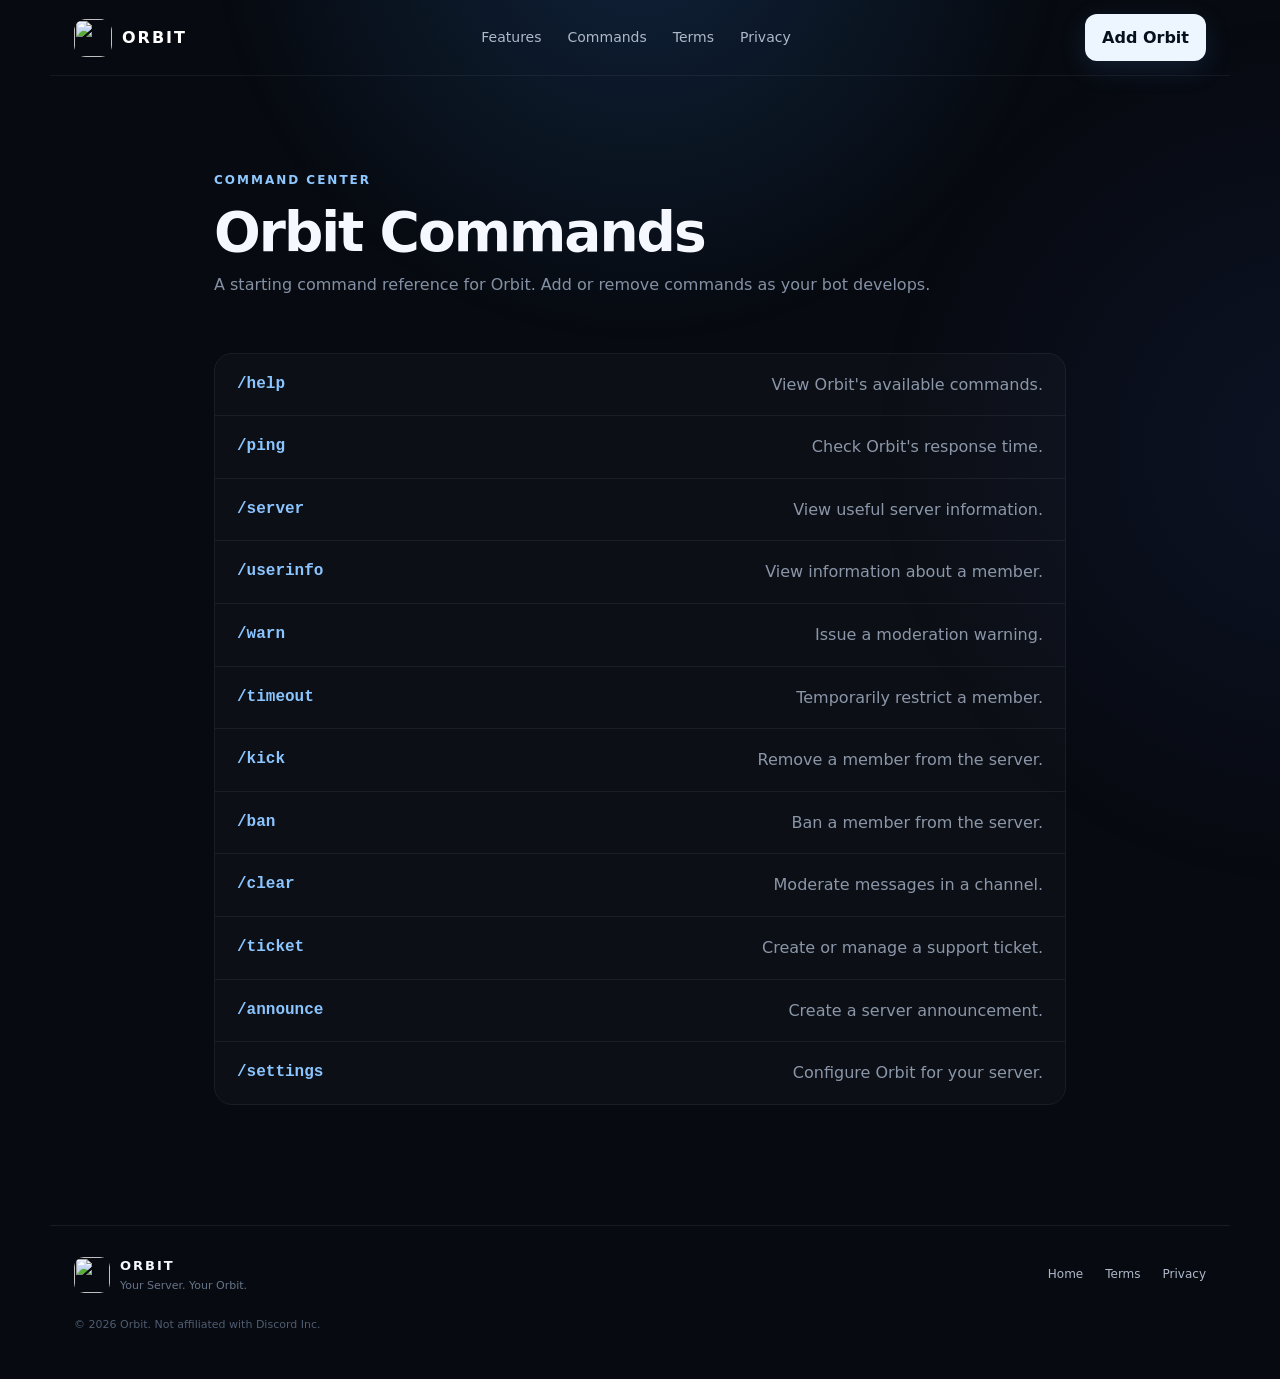
==== commands.html @ 54d426c2 "Add files via upload" ====
<!DOCTYPE html>
<html lang="en">
<head>
  <meta charset="UTF-8">
  <meta name="viewport" content="width=device-width, initial-scale=1.0">
  <title>Commands — Orbit</title>
  <link rel="icon" href="assets/orbit-logo.png">
  <link rel="stylesheet" href="styles.css">
</head>
<body>
  <div class="background-glow"></div>
  <nav class="navbar">
    <a class="brand" href="index.html"><img src="assets/orbit-logo.png" alt=""><span>ORBIT</span></a>
    <div class="nav-links"><a href="index.html#features">Features</a><a href="commands.html">Commands</a><a href="terms.html">Terms</a><a href="privacy.html">Privacy</a></div>
    <a class="nav-button" href="index.html#invite">Add Orbit</a>
  </nav>

  <main class="legal-page">
    <div class="eyebrow">COMMAND CENTER</div>
    <h1>Orbit Commands</h1>
    <p class="lead">A starting command reference for Orbit. Add or remove commands as your bot develops.</p>

    <div class="command-list">
      <div class="command-row"><code>/help</code><span>View Orbit's available commands.</span></div>
      <div class="command-row"><code>/ping</code><span>Check Orbit's response time.</span></div>
      <div class="command-row"><code>/server</code><span>View useful server information.</span></div>
      <div class="command-row"><code>/userinfo</code><span>View information about a member.</span></div>
      <div class="command-row"><code>/warn</code><span>Issue a moderation warning.</span></div>
      <div class="command-row"><code>/timeout</code><span>Temporarily restrict a member.</span></div>
      <div class="command-row"><code>/kick</code><span>Remove a member from the server.</span></div>
      <div class="command-row"><code>/ban</code><span>Ban a member from the server.</span></div>
      <div class="command-row"><code>/clear</code><span>Moderate messages in a channel.</span></div>
      <div class="command-row"><code>/ticket</code><span>Create or manage a support ticket.</span></div>
      <div class="command-row"><code>/announce</code><span>Create a server announcement.</span></div>
      <div class="command-row"><code>/settings</code><span>Configure Orbit for your server.</span></div>
    </div>
  </main>

  <footer>
    <div class="footer-brand"><img src="assets/orbit-logo.png" alt=""><div><strong>ORBIT</strong><span>Your Server. Your Orbit.</span></div></div>
    <div class="footer-links"><a href="index.html">Home</a><a href="terms.html">Terms</a><a href="privacy.html">Privacy</a></div>
    <p>© 2026 Orbit. Not affiliated with Discord Inc.</p>
  </footer>
</body>
</html>
---- styles.css ----
*{box-sizing:border-box;margin:0;padding:0}html{scroll-behavior:smooth}body{font-family:Inter,ui-sans-serif,system-ui,-apple-system,BlinkMacSystemFont,"Segoe UI",sans-serif;background:#070a10;color:#f5f8ff;line-height:1.6;min-height:100vh}.background-glow{position:fixed;inset:-25%;pointer-events:none;background:radial-gradient(circle at 50% 10%,rgba(55,150,255,.18),transparent 28%),radial-gradient(circle at 85% 50%,rgba(80,110,255,.09),transparent 25%);z-index:-1}.navbar{height:76px;max-width:1180px;margin:auto;padding:0 24px;display:flex;align-items:center;justify-content:space-between;border-bottom:1px solid rgba(255,255,255,.06)}.brand{display:flex;align-items:center;gap:10px;text-decoration:none;color:white;font-weight:900;letter-spacing:2px}.brand img{width:38px;height:38px;object-fit:cover;border-radius:12px}.nav-links{display:flex;gap:26px}.nav-links a,.footer-links a{color:#aeb8c9;text-decoration:none;font-size:14px}.nav-links a:hover,.footer-links a:hover{color:white}.nav-button,.primary-button{background:#edf5ff;color:#07101d;text-decoration:none;font-weight:800;border-radius:12px;padding:11px 17px;box-shadow:0 8px 28px rgba(90,160,255,.14)}.hero{max-width:900px;margin:0 auto;padding:125px 24px 95px;text-align:center}.hero-badge,.eyebrow{display:inline-block;color:#8fc7ff;font-size:12px;font-weight:900;letter-spacing:2px}.hero h1{font-size:clamp(44px,7vw,78px);line-height:1.04;letter-spacing:-3px;margin:20px 0}.hero h1 span{background:linear-gradient(90deg,#fff,#71b8ff);-webkit-background-clip:text;background-clip:text;color:transparent}.hero p{max-width:680px;margin:0 auto;color:#aab5c6;font-size:18px}.hero-buttons{display:flex;justify-content:center;gap:12px;margin:32px 0 16px;flex-wrap:wrap}.primary-button{display:inline-block}.secondary-button{display:inline-block;padding:10px 17px;border:1px solid rgba(255,255,255,.13);border-radius:12px;color:#eaf2ff;text-decoration:none;font-weight:750;background:rgba(255,255,255,.04)}.hero-note{color:#647187;font-size:13px}.stats{max-width:800px;margin:0 auto 110px;display:grid;grid-template-columns:repeat(3,1fr);border:1px solid rgba(255,255,255,.08);border-radius:18px;background:rgba(255,255,255,.025);overflow:hidden}.stats div{padding:25px;text-align:center;border-right:1px solid rgba(255,255,255,.08)}.stats div:last-child{border-right:0}.stats strong{display:block;font-size:25px}.stats span{font-size:12px;color:#78869b}.section,.callout{max-width:1100px;margin:0 auto;padding:0 24px 110px}.section-heading{text-align:center;margin-bottom:45px}.section h2,.callout h2{font-size:40px;letter-spacing:-1.5px;margin:8px 0}.section-heading p,.callout p{color:#8794a8}.feature-grid{display:grid;grid-template-columns:repeat(3,1fr);gap:16px}.feature-card{padding:27px;border:1px solid rgba(255,255,255,.08);border-radius:18px;background:rgba(255,255,255,.025);transition:.2s}.feature-card:hover{transform:translateY(-4px);border-color:rgba(110,180,255,.25);background:rgba(110,180,255,.045)}.icon{font-size:27px;margin-bottom:16px}.feature-card h3{font-size:18px;margin-bottom:7px}.feature-card p{font-size:14px;color:#8592a5}.callout{padding-bottom:120px}.callout>div{border:1px solid rgba(110,180,255,.16);background:linear-gradient(120deg,rgba(65,145,255,.09),rgba(255,255,255,.025));border-radius:22px;padding:40px;display:flex;align-items:center;justify-content:space-between;gap:30px}.callout h2{font-size:30px}.callout .primary-button{flex-shrink:0}footer{border-top:1px solid rgba(255,255,255,.07);max-width:1180px;margin:auto;padding:30px 24px 45px;display:grid;grid-template-columns:1fr auto;gap:22px;align-items:center}.footer-brand{display:flex;align-items:center;gap:10px}.footer-brand img{width:36px;height:36px;border-radius:10px;object-fit:cover}.footer-brand strong,.footer-brand span{display:block}.footer-brand strong{font-size:13px;letter-spacing:2px}.footer-brand span{font-size:11px;color:#68758a}.footer-links{display:flex;gap:22px}.footer-links a{font-size:12px}footer p{grid-column:1/-1;color:#4f5c70;font-size:11px}.legal-page{max-width:900px;margin:0 auto;padding:90px 24px 120px}.legal-page h1{font-size:55px;letter-spacing:-2px;line-height:1.1;margin:10px 0}.lead{color:#8491a4;margin-bottom:55px}.legal-section{margin:0 0 38px}.legal-section h2{font-size:21px;margin-bottom:10px}.legal-section p,.legal-section li{color:#9ba7b8;font-size:15px}.legal-section ul{padding-left:20px}.legal-note{padding:18px;border:1px solid rgba(255,190,80,.15);background:rgba(255,190,80,.04);border-radius:13px;color:#aeb3bd;font-size:13px}.command-list{border:1px solid rgba(255,255,255,.08);border-radius:18px;overflow:hidden}.command-row{display:flex;justify-content:space-between;gap:20px;padding:18px 22px;border-bottom:1px solid rgba(255,255,255,.06);background:rgba(255,255,255,.025)}.command-row:last-child{border-bottom:0}.command-row code{color:#8bc5ff;font-family:ui-monospace,SFMono-Regular,Menlo,monospace;font-weight:800}.command-row span{color:#8b97a9;text-align:right}@media(max-width:760px){.nav-links{display:none}.nav-button{padding:9px 12px}.hero{padding-top:90px}.stats{margin:0 24px 85px;grid-template-columns:1fr}.stats div{border-right:0;border-bottom:1px solid rgba(255,255,255,.08)}.stats div:last-child{border-bottom:0}.feature-grid{grid-template-columns:1fr}.callout>div{display:block}.callout .primary-button{margin-top:20px}.legal-page h1{font-size:42px}.command-row{display:block}.command-row span{display:block;text-align:left;margin-top:5px}footer{grid-template-columns:1fr}.footer-links{flex-wrap:wrap}}
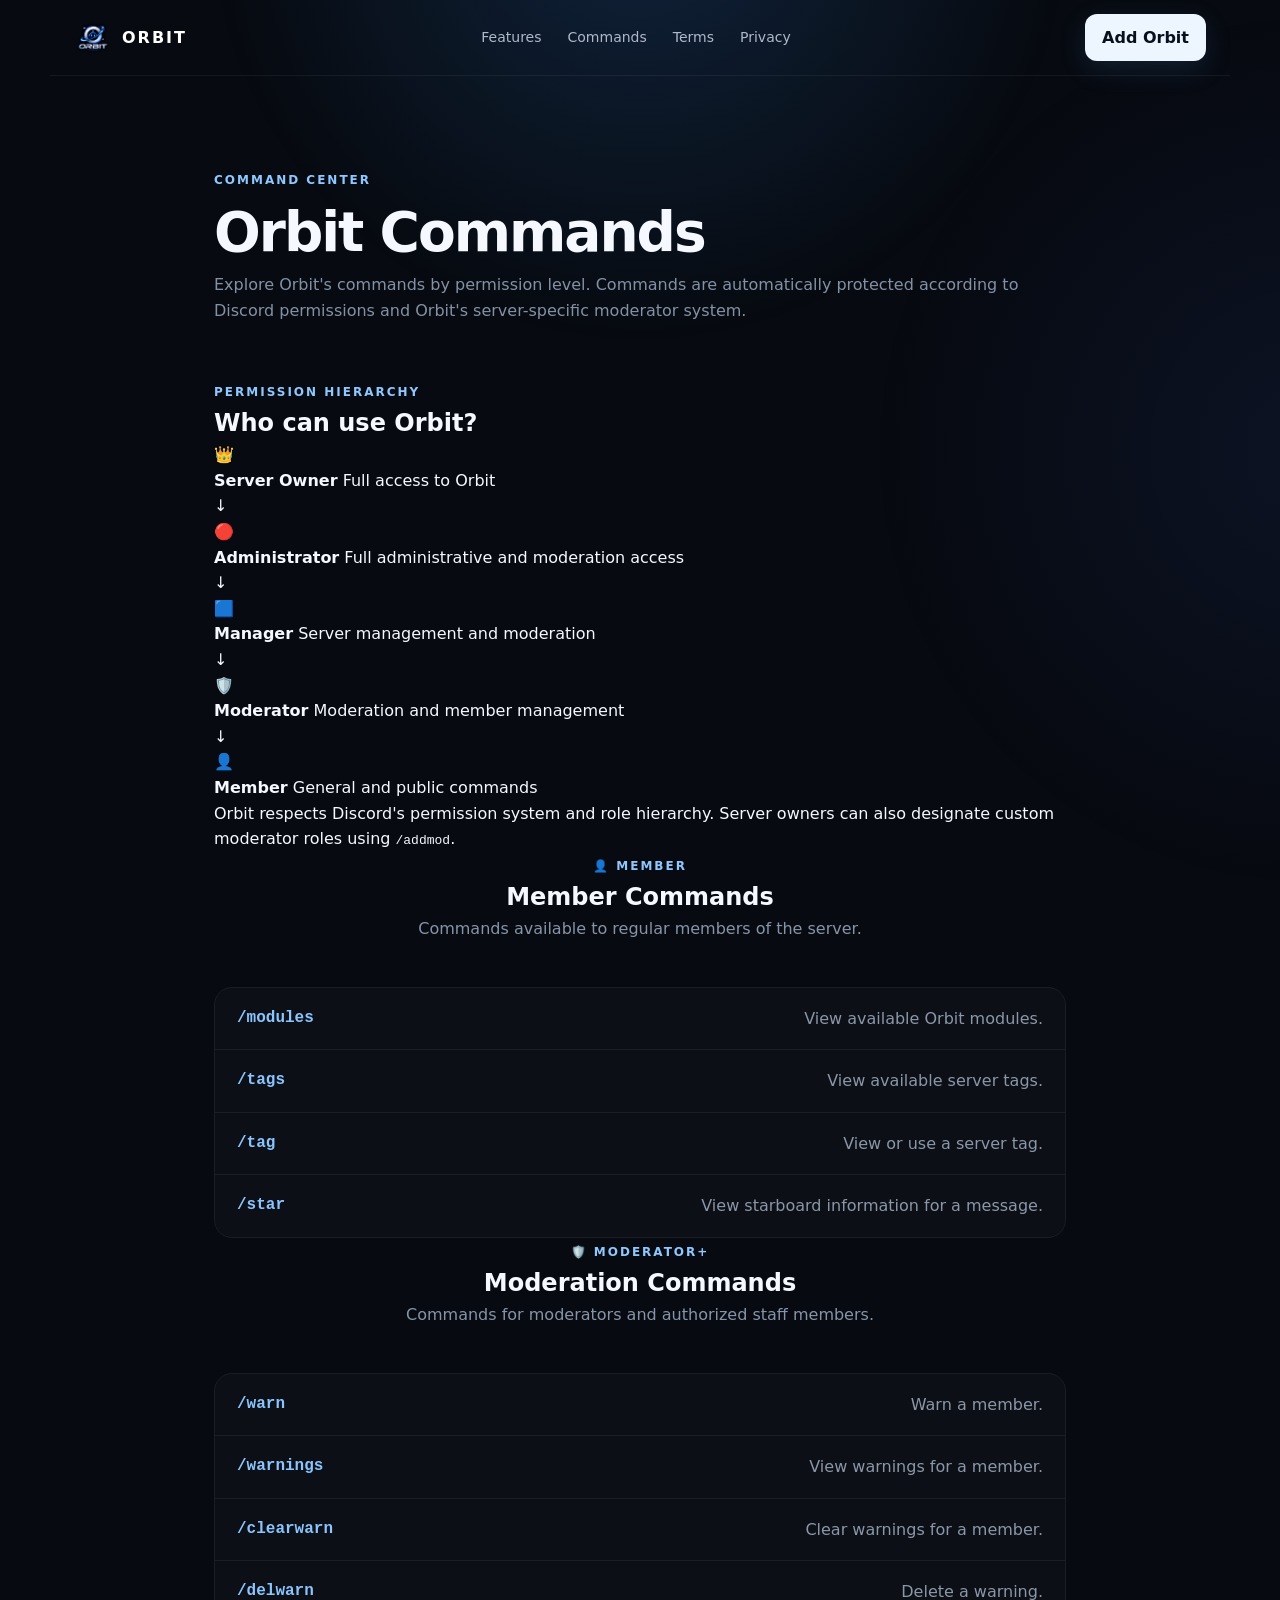
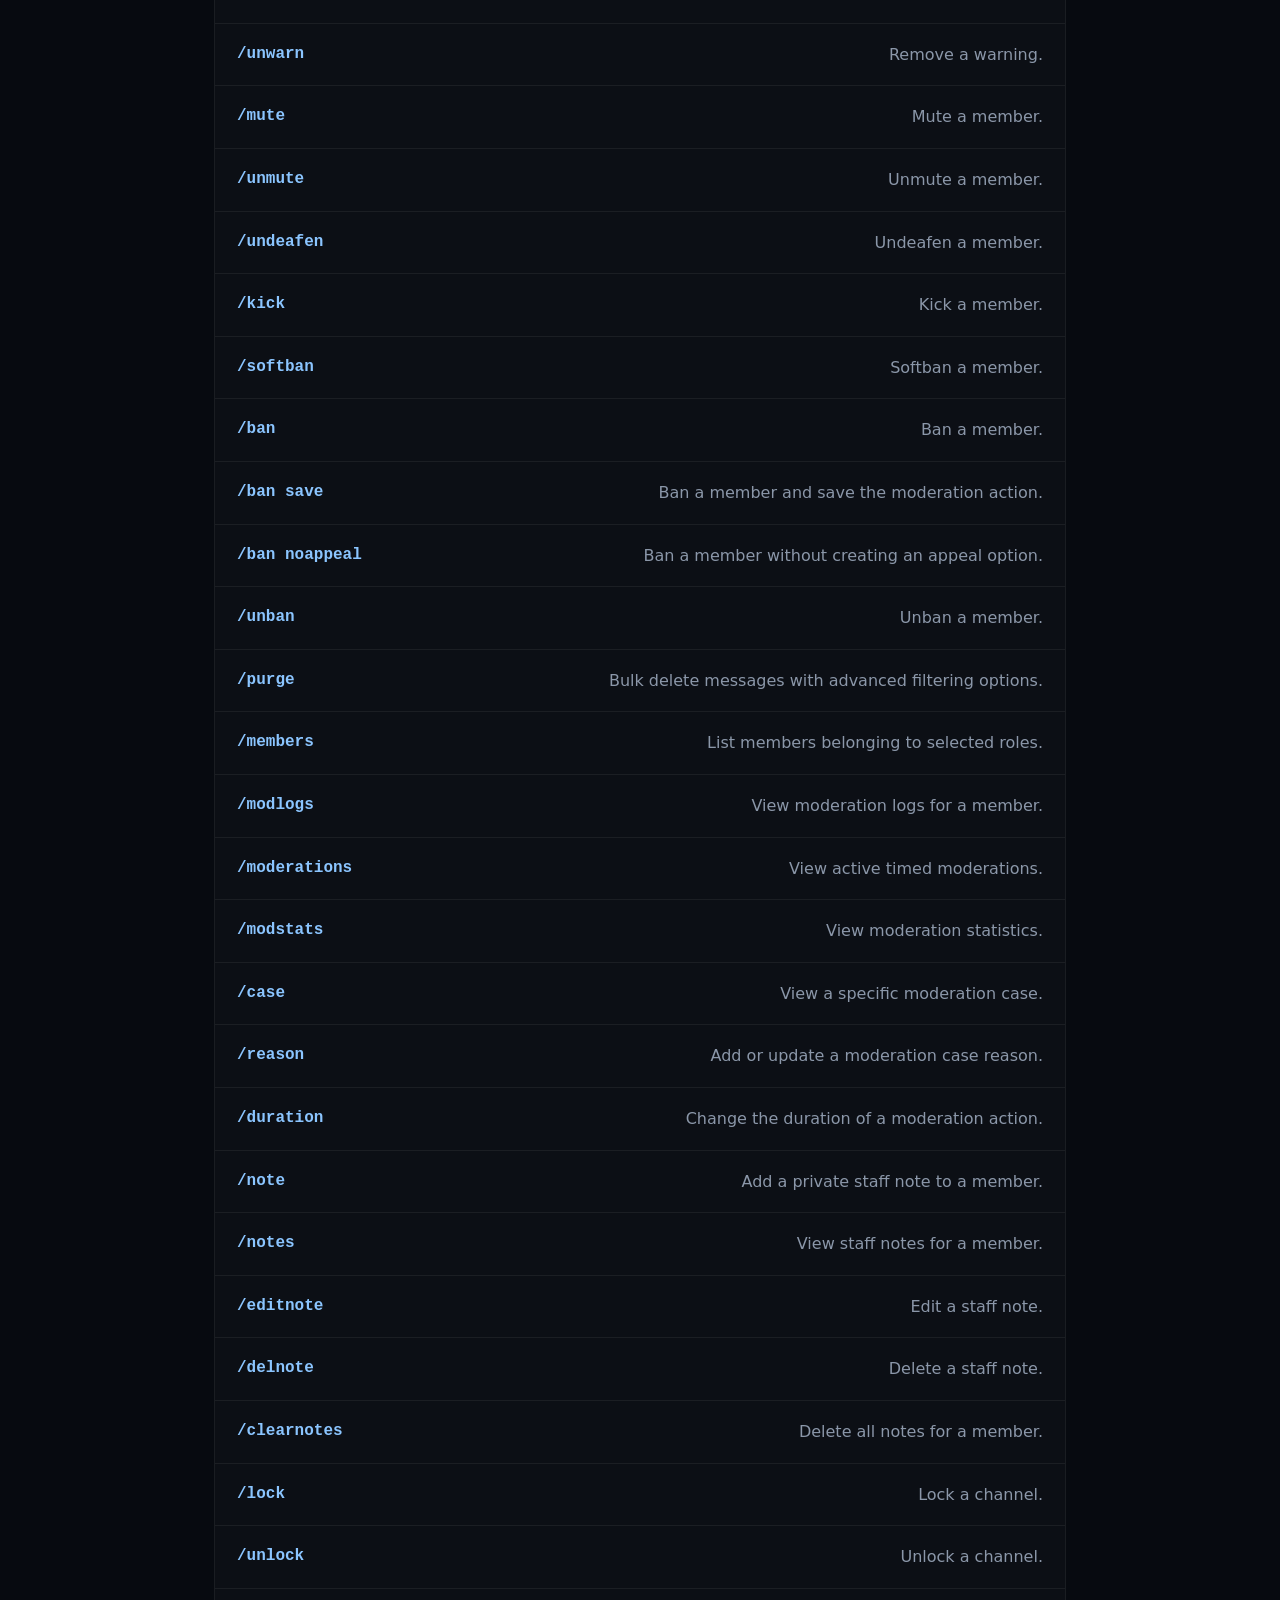
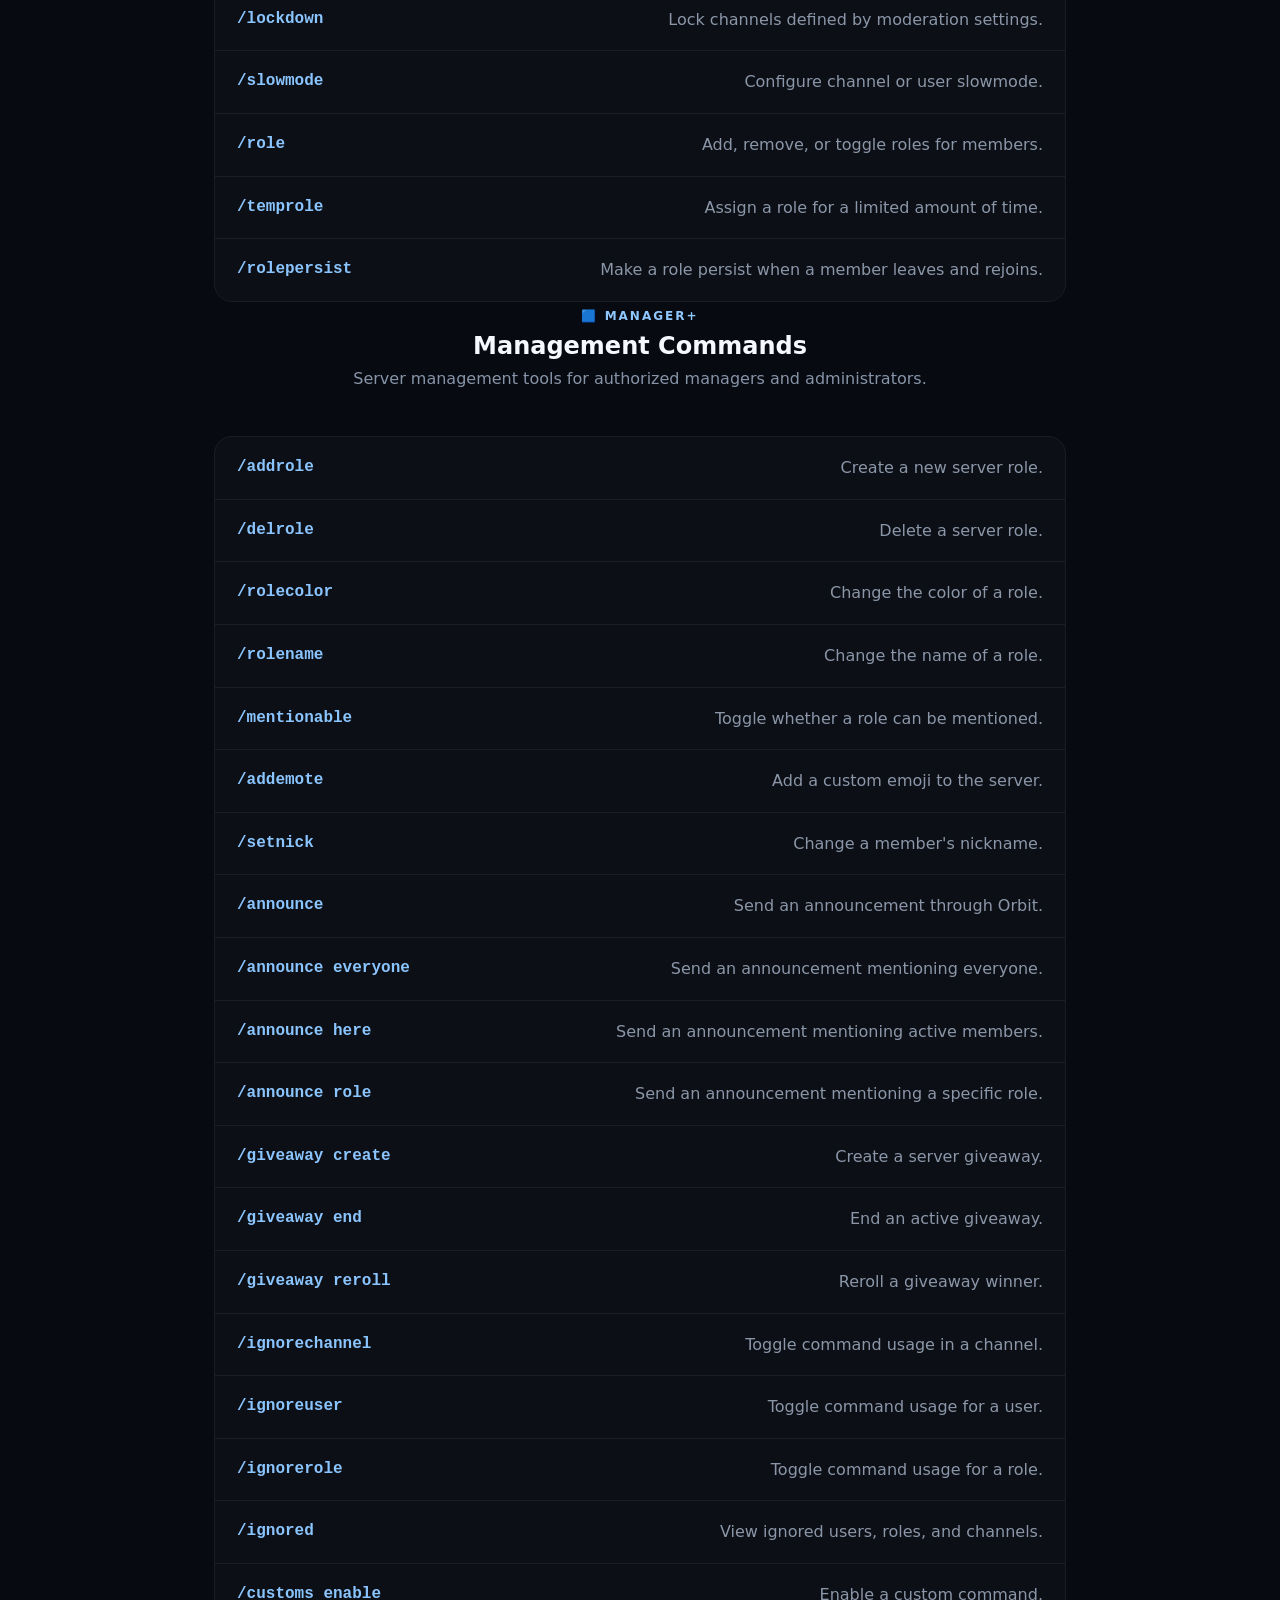
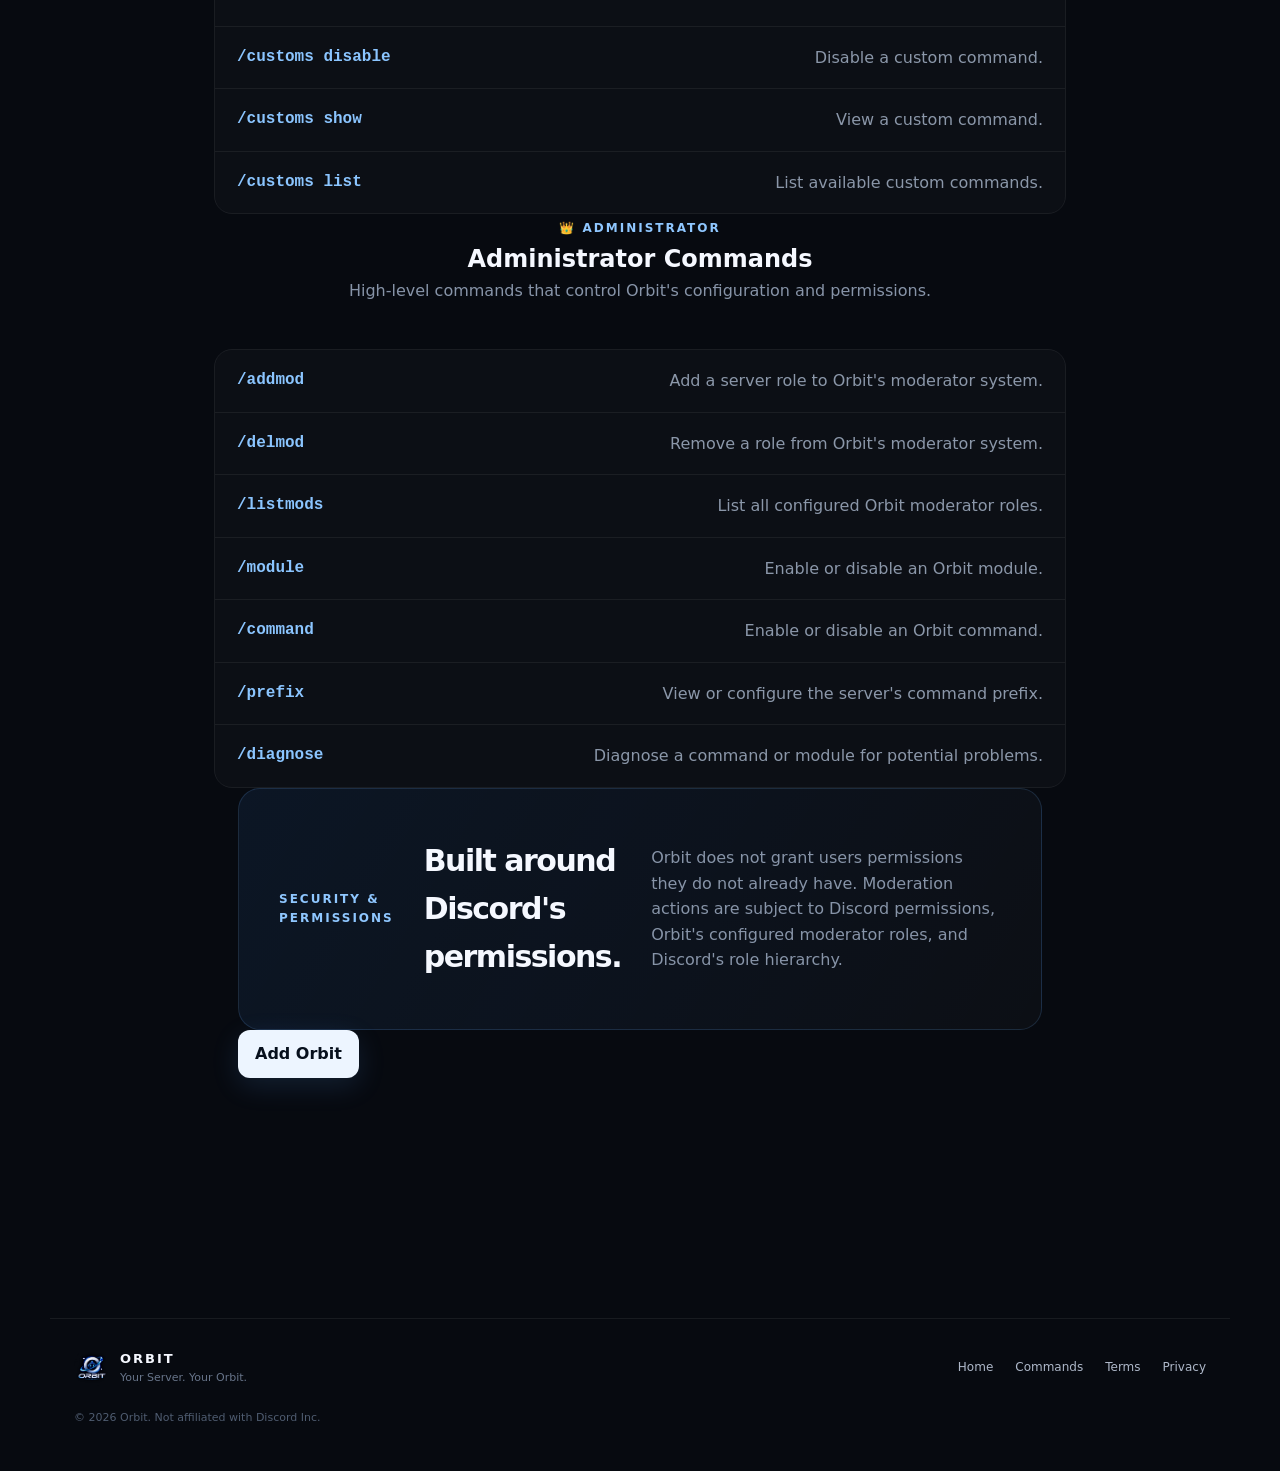
==== commit c2eeed15: "Enhance commands.html with SEO and structural updates Added a meta description for SEO and reorganiz" ====
--- a/commands.html
+++ b/commands.html
@@ -3,43 +3,571 @@
 <head>
   <meta charset="UTF-8">
   <meta name="viewport" content="width=device-width, initial-scale=1.0">
+  <meta name="description" content="Complete Orbit Discord bot command reference and permission hierarchy.">
   <title>Commands — Orbit</title>
   <link rel="icon" href="assets/orbit-logo.png">
   <link rel="stylesheet" href="styles.css">
 </head>
+
 <body>
   <div class="background-glow"></div>
+
   <nav class="navbar">
-    <a class="brand" href="index.html"><img src="assets/orbit-logo.png" alt=""><span>ORBIT</span></a>
-    <div class="nav-links"><a href="index.html#features">Features</a><a href="commands.html">Commands</a><a href="terms.html">Terms</a><a href="privacy.html">Privacy</a></div>
-    <a class="nav-button" href="index.html#invite">Add Orbit</a>
+    <a class="brand" href="index.html">
+      <img src="assets/orbit-logo.png" alt="Orbit logo">
+      <span>ORBIT</span>
+    </a>
+
+    <div class="nav-links">
+      <a href="index.html#features">Features</a>
+      <a href="commands.html">Commands</a>
+      <a href="terms.html">Terms</a>
+      <a href="privacy.html">Privacy</a>
+    </div>
+
+    <a
+      class="nav-button"
+      href="https://discord.com/oauth2/authorize?client_id=1537441652208177244"
+      target="_blank"
+      rel="noopener noreferrer"
+    >
+      Add Orbit
+    </a>
   </nav>
 
   <main class="legal-page">
+
     <div class="eyebrow">COMMAND CENTER</div>
+
     <h1>Orbit Commands</h1>
-    <p class="lead">A starting command reference for Orbit. Add or remove commands as your bot develops.</p>
-
-    <div class="command-list">
-      <div class="command-row"><code>/help</code><span>View Orbit's available commands.</span></div>
-      <div class="command-row"><code>/ping</code><span>Check Orbit's response time.</span></div>
-      <div class="command-row"><code>/server</code><span>View useful server information.</span></div>
-      <div class="command-row"><code>/userinfo</code><span>View information about a member.</span></div>
-      <div class="command-row"><code>/warn</code><span>Issue a moderation warning.</span></div>
-      <div class="command-row"><code>/timeout</code><span>Temporarily restrict a member.</span></div>
-      <div class="command-row"><code>/kick</code><span>Remove a member from the server.</span></div>
-      <div class="command-row"><code>/ban</code><span>Ban a member from the server.</span></div>
-      <div class="command-row"><code>/clear</code><span>Moderate messages in a channel.</span></div>
-      <div class="command-row"><code>/ticket</code><span>Create or manage a support ticket.</span></div>
-      <div class="command-row"><code>/announce</code><span>Create a server announcement.</span></div>
-      <div class="command-row"><code>/settings</code><span>Configure Orbit for your server.</span></div>
+
+    <p class="lead">
+      Explore Orbit's commands by permission level. Commands are automatically
+      protected according to Discord permissions and Orbit's server-specific
+      moderator system.
+    </p>
+
+    <!-- PERMISSION HIERARCHY -->
+    <section class="command-hierarchy">
+
+      <div class="eyebrow">PERMISSION HIERARCHY</div>
+
+      <h2>Who can use Orbit?</h2>
+
+      <div class="hierarchy">
+
+        <div class="hierarchy-card owner">
+          <div class="hierarchy-icon">👑</div>
+          <div>
+            <strong>Server Owner</strong>
+            <span>Full access to Orbit</span>
+          </div>
+        </div>
+
+        <div class="hierarchy-arrow">↓</div>
+
+        <div class="hierarchy-card admin">
+          <div class="hierarchy-icon">🔴</div>
+          <div>
+            <strong>Administrator</strong>
+            <span>Full administrative and moderation access</span>
+          </div>
+        </div>
+
+        <div class="hierarchy-arrow">↓</div>
+
+        <div class="hierarchy-card manager">
+          <div class="hierarchy-icon">🟦</div>
+          <div>
+            <strong>Manager</strong>
+            <span>Server management and moderation</span>
+          </div>
+        </div>
+
+        <div class="hierarchy-arrow">↓</div>
+
+        <div class="hierarchy-card moderator">
+          <div class="hierarchy-icon">🛡️</div>
+          <div>
+            <strong>Moderator</strong>
+            <span>Moderation and member management</span>
+          </div>
+        </div>
+
+        <div class="hierarchy-arrow">↓</div>
+
+        <div class="hierarchy-card member">
+          <div class="hierarchy-icon">👤</div>
+          <div>
+            <strong>Member</strong>
+            <span>General and public commands</span>
+          </div>
+        </div>
+
+      </div>
+
+      <p class="hierarchy-note">
+        Orbit respects Discord's permission system and role hierarchy.
+        Server owners can also designate custom moderator roles using
+        <code>/addmod</code>.
+      </p>
+
+    </section>
+
+
+    <!-- MEMBER COMMANDS -->
+    <section class="command-section">
+
+      <div class="section-heading">
+        <div class="eyebrow">👤 MEMBER</div>
+        <h2>Member Commands</h2>
+        <p>
+          Commands available to regular members of the server.
+        </p>
+      </div>
+
+      <div class="command-list">
+
+        <div class="command-row">
+          <code>/modules</code>
+          <span>View available Orbit modules.</span>
+        </div>
+
+        <div class="command-row">
+          <code>/tags</code>
+          <span>View available server tags.</span>
+        </div>
+
+        <div class="command-row">
+          <code>/tag</code>
+          <span>View or use a server tag.</span>
+        </div>
+
+        <div class="command-row">
+          <code>/star</code>
+          <span>View starboard information for a message.</span>
+        </div>
+
+      </div>
+    </section>
+
+
+    <!-- MODERATOR COMMANDS -->
+    <section class="command-section">
+
+      <div class="section-heading">
+        <div class="eyebrow">🛡️ MODERATOR+</div>
+        <h2>Moderation Commands</h2>
+        <p>
+          Commands for moderators and authorized staff members.
+        </p>
+      </div>
+
+      <div class="command-list">
+
+        <div class="command-row">
+          <code>/warn</code>
+          <span>Warn a member.</span>
+        </div>
+
+        <div class="command-row">
+          <code>/warnings</code>
+          <span>View warnings for a member.</span>
+        </div>
+
+        <div class="command-row">
+          <code>/clearwarn</code>
+          <span>Clear warnings for a member.</span>
+        </div>
+
+        <div class="command-row">
+          <code>/delwarn</code>
+          <span>Delete a warning.</span>
+        </div>
+
+        <div class="command-row">
+          <code>/unwarn</code>
+          <span>Remove a warning.</span>
+        </div>
+
+        <div class="command-row">
+          <code>/mute</code>
+          <span>Mute a member.</span>
+        </div>
+
+        <div class="command-row">
+          <code>/unmute</code>
+          <span>Unmute a member.</span>
+        </div>
+
+        <div class="command-row">
+          <code>/undeafen</code>
+          <span>Undeafen a member.</span>
+        </div>
+
+        <div class="command-row">
+          <code>/kick</code>
+          <span>Kick a member.</span>
+        </div>
+
+        <div class="command-row">
+          <code>/softban</code>
+          <span>Softban a member.</span>
+        </div>
+
+        <div class="command-row">
+          <code>/ban</code>
+          <span>Ban a member.</span>
+        </div>
+
+        <div class="command-row">
+          <code>/ban save</code>
+          <span>Ban a member and save the moderation action.</span>
+        </div>
+
+        <div class="command-row">
+          <code>/ban noappeal</code>
+          <span>Ban a member without creating an appeal option.</span>
+        </div>
+
+        <div class="command-row">
+          <code>/unban</code>
+          <span>Unban a member.</span>
+        </div>
+
+        <div class="command-row">
+          <code>/purge</code>
+          <span>Bulk delete messages with advanced filtering options.</span>
+        </div>
+
+        <div class="command-row">
+          <code>/members</code>
+          <span>List members belonging to selected roles.</span>
+        </div>
+
+        <div class="command-row">
+          <code>/modlogs</code>
+          <span>View moderation logs for a member.</span>
+        </div>
+
+        <div class="command-row">
+          <code>/moderations</code>
+          <span>View active timed moderations.</span>
+        </div>
+
+        <div class="command-row">
+          <code>/modstats</code>
+          <span>View moderation statistics.</span>
+        </div>
+
+        <div class="command-row">
+          <code>/case</code>
+          <span>View a specific moderation case.</span>
+        </div>
+
+        <div class="command-row">
+          <code>/reason</code>
+          <span>Add or update a moderation case reason.</span>
+        </div>
+
+        <div class="command-row">
+          <code>/duration</code>
+          <span>Change the duration of a moderation action.</span>
+        </div>
+
+        <div class="command-row">
+          <code>/note</code>
+          <span>Add a private staff note to a member.</span>
+        </div>
+
+        <div class="command-row">
+          <code>/notes</code>
+          <span>View staff notes for a member.</span>
+        </div>
+
+        <div class="command-row">
+          <code>/editnote</code>
+          <span>Edit a staff note.</span>
+        </div>
+
+        <div class="command-row">
+          <code>/delnote</code>
+          <span>Delete a staff note.</span>
+        </div>
+
+        <div class="command-row">
+          <code>/clearnotes</code>
+          <span>Delete all notes for a member.</span>
+        </div>
+
+        <div class="command-row">
+          <code>/lock</code>
+          <span>Lock a channel.</span>
+        </div>
+
+        <div class="command-row">
+          <code>/unlock</code>
+          <span>Unlock a channel.</span>
+        </div>
+
+        <div class="command-row">
+          <code>/lockdown</code>
+          <span>Lock channels defined by moderation settings.</span>
+        </div>
+
+        <div class="command-row">
+          <code>/slowmode</code>
+          <span>Configure channel or user slowmode.</span>
+        </div>
+
+        <div class="command-row">
+          <code>/role</code>
+          <span>Add, remove, or toggle roles for members.</span>
+        </div>
+
+        <div class="command-row">
+          <code>/temprole</code>
+          <span>Assign a role for a limited amount of time.</span>
+        </div>
+
+        <div class="command-row">
+          <code>/rolepersist</code>
+          <span>Make a role persist when a member leaves and rejoins.</span>
+        </div>
+
+      </div>
+    </section>
+
+
+    <!-- MANAGER COMMANDS -->
+    <section class="command-section">
+
+      <div class="section-heading">
+        <div class="eyebrow">🟦 MANAGER+</div>
+        <h2>Management Commands</h2>
+        <p>
+          Server management tools for authorized managers and administrators.
+        </p>
+      </div>
+
+      <div class="command-list">
+
+        <div class="command-row">
+          <code>/addrole</code>
+          <span>Create a new server role.</span>
+        </div>
+
+        <div class="command-row">
+          <code>/delrole</code>
+          <span>Delete a server role.</span>
+        </div>
+
+        <div class="command-row">
+          <code>/rolecolor</code>
+          <span>Change the color of a role.</span>
+        </div>
+
+        <div class="command-row">
+          <code>/rolename</code>
+          <span>Change the name of a role.</span>
+        </div>
+
+        <div class="command-row">
+          <code>/mentionable</code>
+          <span>Toggle whether a role can be mentioned.</span>
+        </div>
+
+        <div class="command-row">
+          <code>/addemote</code>
+          <span>Add a custom emoji to the server.</span>
+        </div>
+
+        <div class="command-row">
+          <code>/setnick</code>
+          <span>Change a member's nickname.</span>
+        </div>
+
+        <div class="command-row">
+          <code>/announce</code>
+          <span>Send an announcement through Orbit.</span>
+        </div>
+
+        <div class="command-row">
+          <code>/announce everyone</code>
+          <span>Send an announcement mentioning everyone.</span>
+        </div>
+
+        <div class="command-row">
+          <code>/announce here</code>
+          <span>Send an announcement mentioning active members.</span>
+        </div>
+
+        <div class="command-row">
+          <code>/announce role</code>
+          <span>Send an announcement mentioning a specific role.</span>
+        </div>
+
+        <div class="command-row">
+          <code>/giveaway create</code>
+          <span>Create a server giveaway.</span>
+        </div>
+
+        <div class="command-row">
+          <code>/giveaway end</code>
+          <span>End an active giveaway.</span>
+        </div>
+
+        <div class="command-row">
+          <code>/giveaway reroll</code>
+          <span>Reroll a giveaway winner.</span>
+        </div>
+
+        <div class="command-row">
+          <code>/ignorechannel</code>
+          <span>Toggle command usage in a channel.</span>
+        </div>
+
+        <div class="command-row">
+          <code>/ignoreuser</code>
+          <span>Toggle command usage for a user.</span>
+        </div>
+
+        <div class="command-row">
+          <code>/ignorerole</code>
+          <span>Toggle command usage for a role.</span>
+        </div>
+
+        <div class="command-row">
+          <code>/ignored</code>
+          <span>View ignored users, roles, and channels.</span>
+        </div>
+
+        <div class="command-row">
+          <code>/customs enable</code>
+          <span>Enable a custom command.</span>
+        </div>
+
+        <div class="command-row">
+          <code>/customs disable</code>
+          <span>Disable a custom command.</span>
+        </div>
+
+        <div class="command-row">
+          <code>/customs show</code>
+          <span>View a custom command.</span>
+        </div>
+
+        <div class="command-row">
+          <code>/customs list</code>
+          <span>List available custom commands.</span>
+        </div>
+
+      </div>
+    </section>
+
+
+    <!-- ADMIN COMMANDS -->
+    <section class="command-section">
+
+      <div class="section-heading">
+        <div class="eyebrow">👑 ADMINISTRATOR</div>
+        <h2>Administrator Commands</h2>
+        <p>
+          High-level commands that control Orbit's configuration and permissions.
+        </p>
+      </div>
+
+      <div class="command-list">
+
+        <div class="command-row">
+          <code>/addmod</code>
+          <span>Add a server role to Orbit's moderator system.</span>
+        </div>
+
+        <div class="command-row">
+          <code>/delmod</code>
+          <span>Remove a role from Orbit's moderator system.</span>
+        </div>
+
+        <div class="command-row">
+          <code>/listmods</code>
+          <span>List all configured Orbit moderator roles.</span>
+        </div>
+
+        <div class="command-row">
+          <code>/module</code>
+          <span>Enable or disable an Orbit module.</span>
+        </div>
+
+        <div class="command-row">
+          <code>/command</code>
+          <span>Enable or disable an Orbit command.</span>
+        </div>
+
+        <div class="command-row">
+          <code>/prefix</code>
+          <span>View or configure the server's command prefix.</span>
+        </div>
+
+        <div class="command-row">
+          <code>/diagnose</code>
+          <span>Diagnose a command or module for potential problems.</span>
+        </div>
+
+      </div>
+    </section>
+
+
+    <!-- SECURITY NOTICE -->
+    <section class="callout">
+
+      <div>
+        <div class="eyebrow">SECURITY & PERMISSIONS</div>
+
+        <h2>Built around Discord's permissions.</h2>
+
+        <p>
+          Orbit does not grant users permissions they do not already have.
+          Moderation actions are subject to Discord permissions, Orbit's
+          configured moderator roles, and Discord's role hierarchy.
+        </p>
+      </div>
+
+      <a
+        class="primary-button"
+        href="https://discord.com/oauth2/authorize?client_id=1537441652208177244"
+        target="_blank"
+        rel="noopener noreferrer"
+      >
+        Add Orbit
+      </a>
+
+    </section>
+
+  </main>
+
+
+  <footer>
+
+    <div class="footer-brand">
+      <img src="assets/orbit-logo.png" alt="Orbit logo">
+
+      <div>
+        <strong>ORBIT</strong>
+        <span>Your Server. Your Orbit.</span>
+      </div>
     </div>
-  </main>
-
-  <footer>
-    <div class="footer-brand"><img src="assets/orbit-logo.png" alt=""><div><strong>ORBIT</strong><span>Your Server. Your Orbit.</span></div></div>
-    <div class="footer-links"><a href="index.html">Home</a><a href="terms.html">Terms</a><a href="privacy.html">Privacy</a></div>
+
+    <div class="footer-links">
+      <a href="index.html">Home</a>
+      <a href="commands.html">Commands</a>
+      <a href="terms.html">Terms</a>
+      <a href="privacy.html">Privacy</a>
+    </div>
+
     <p>© 2026 Orbit. Not affiliated with Discord Inc.</p>
+
   </footer>
+
 </body>
 </html>
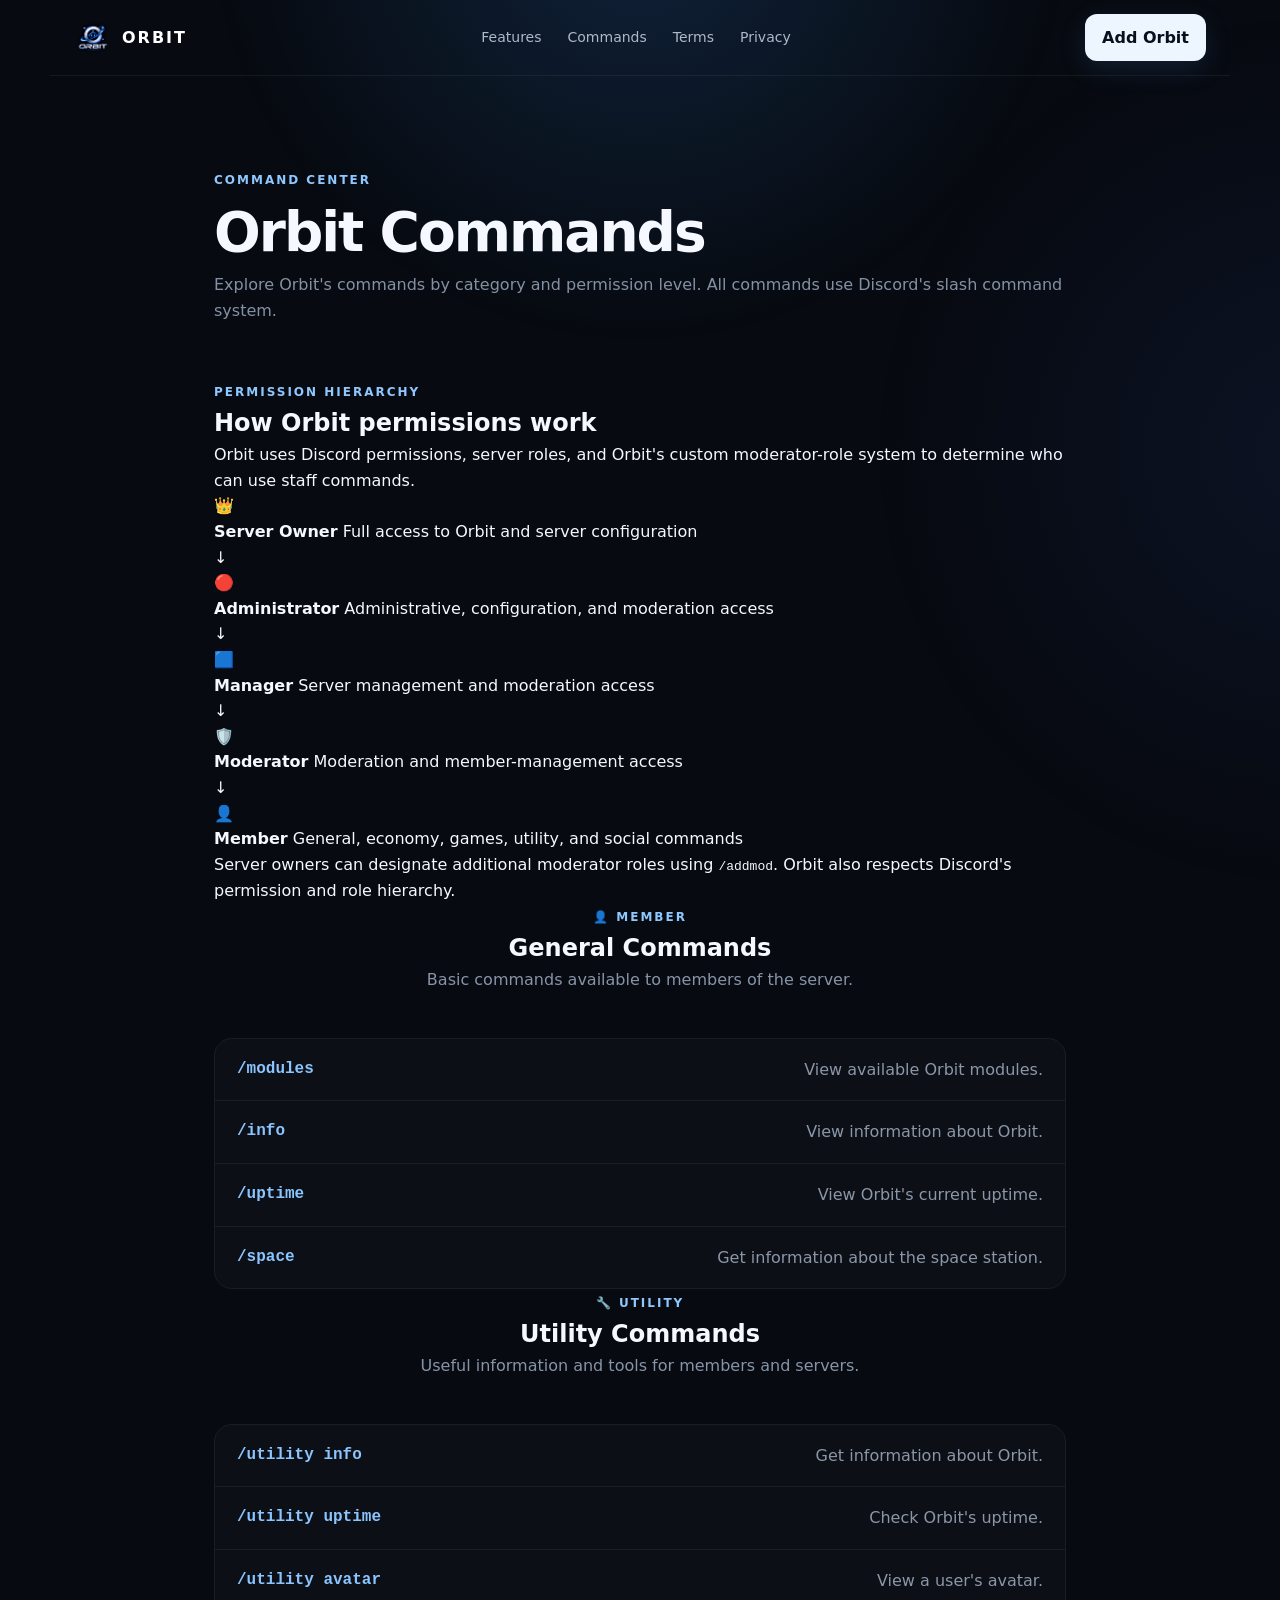
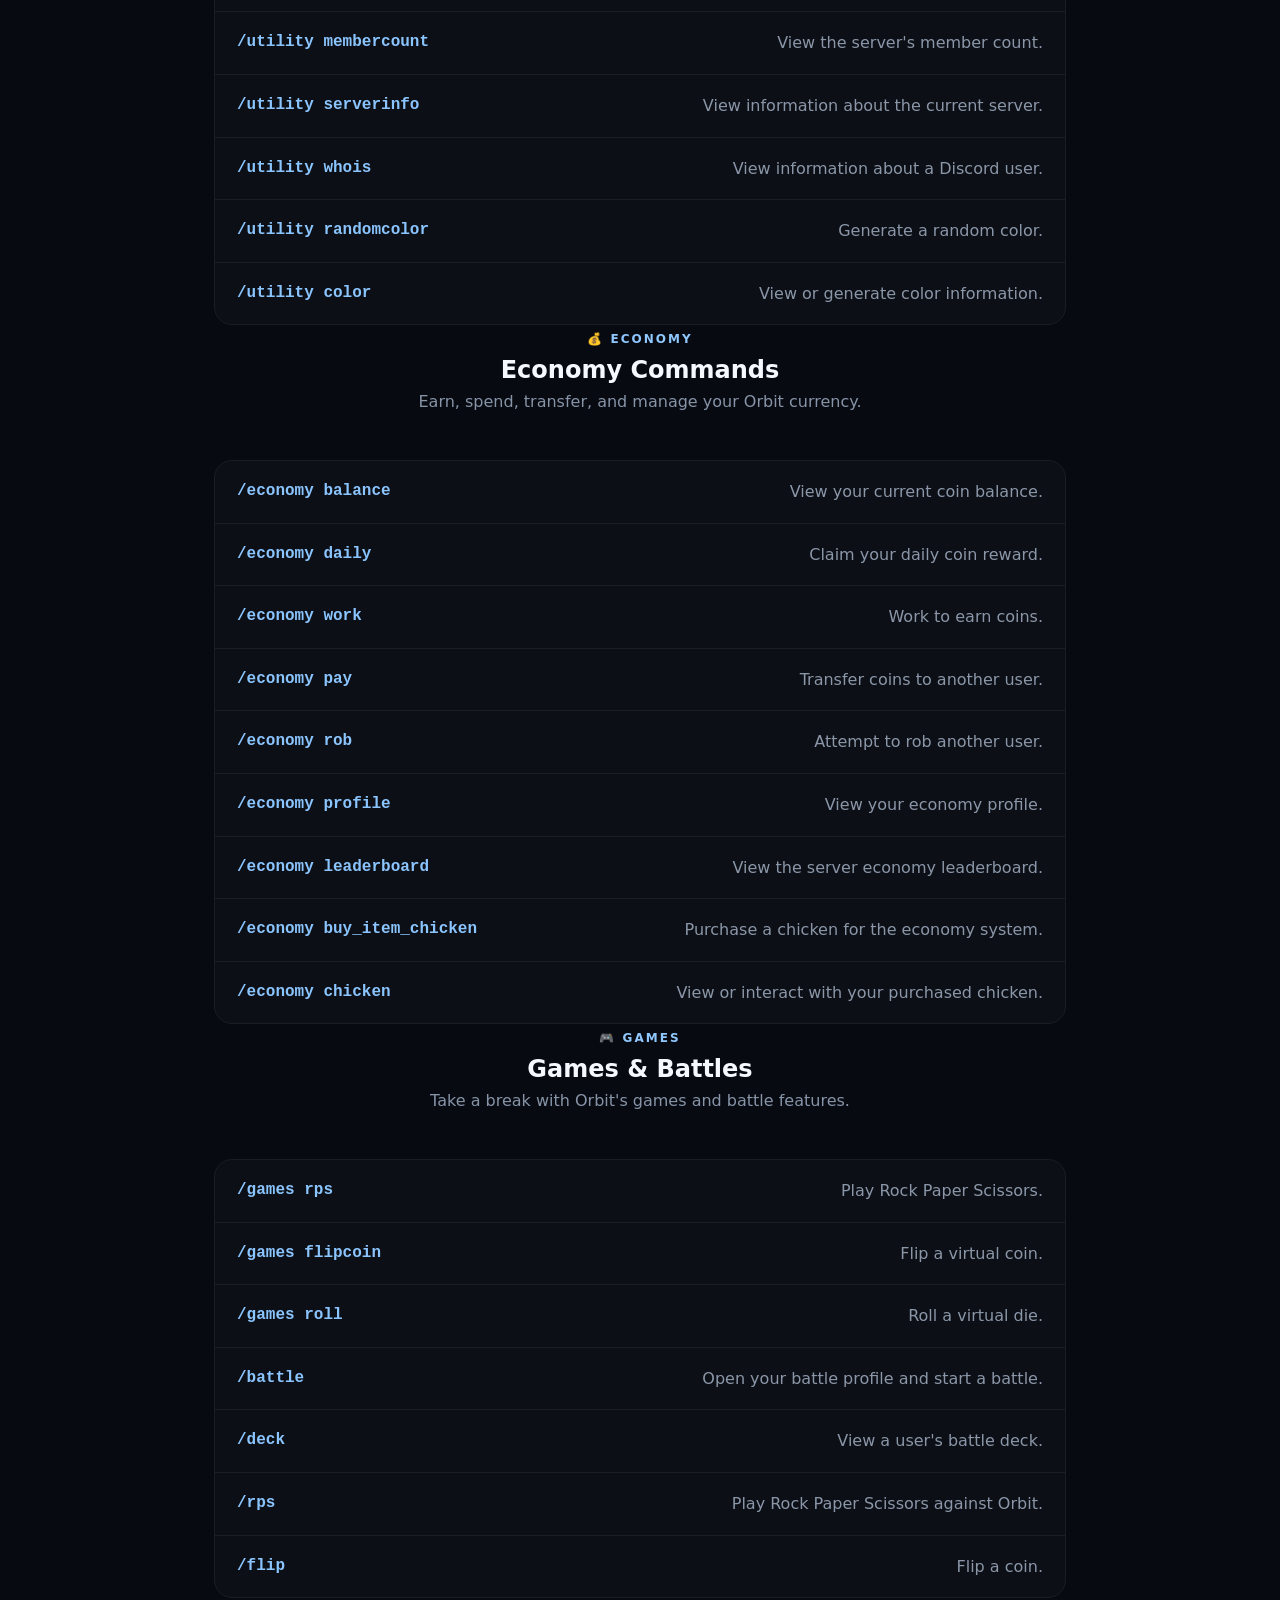
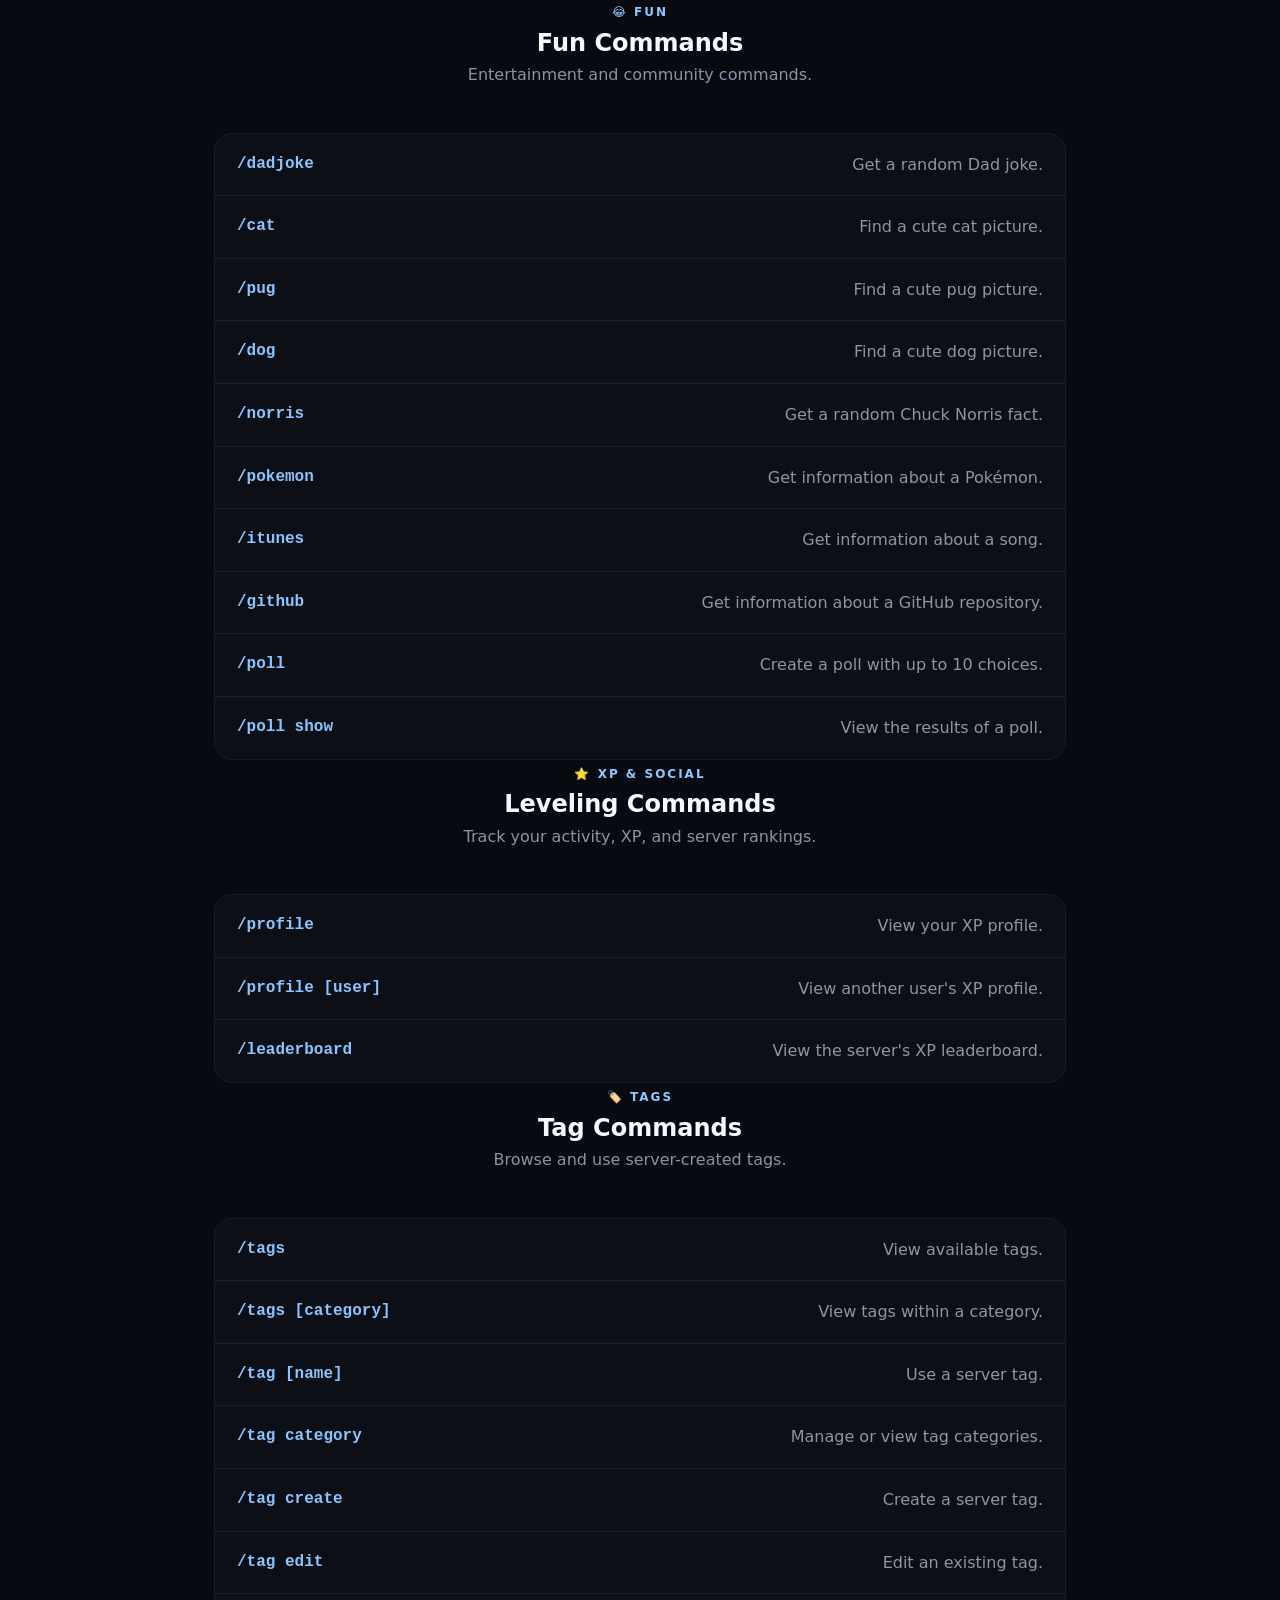
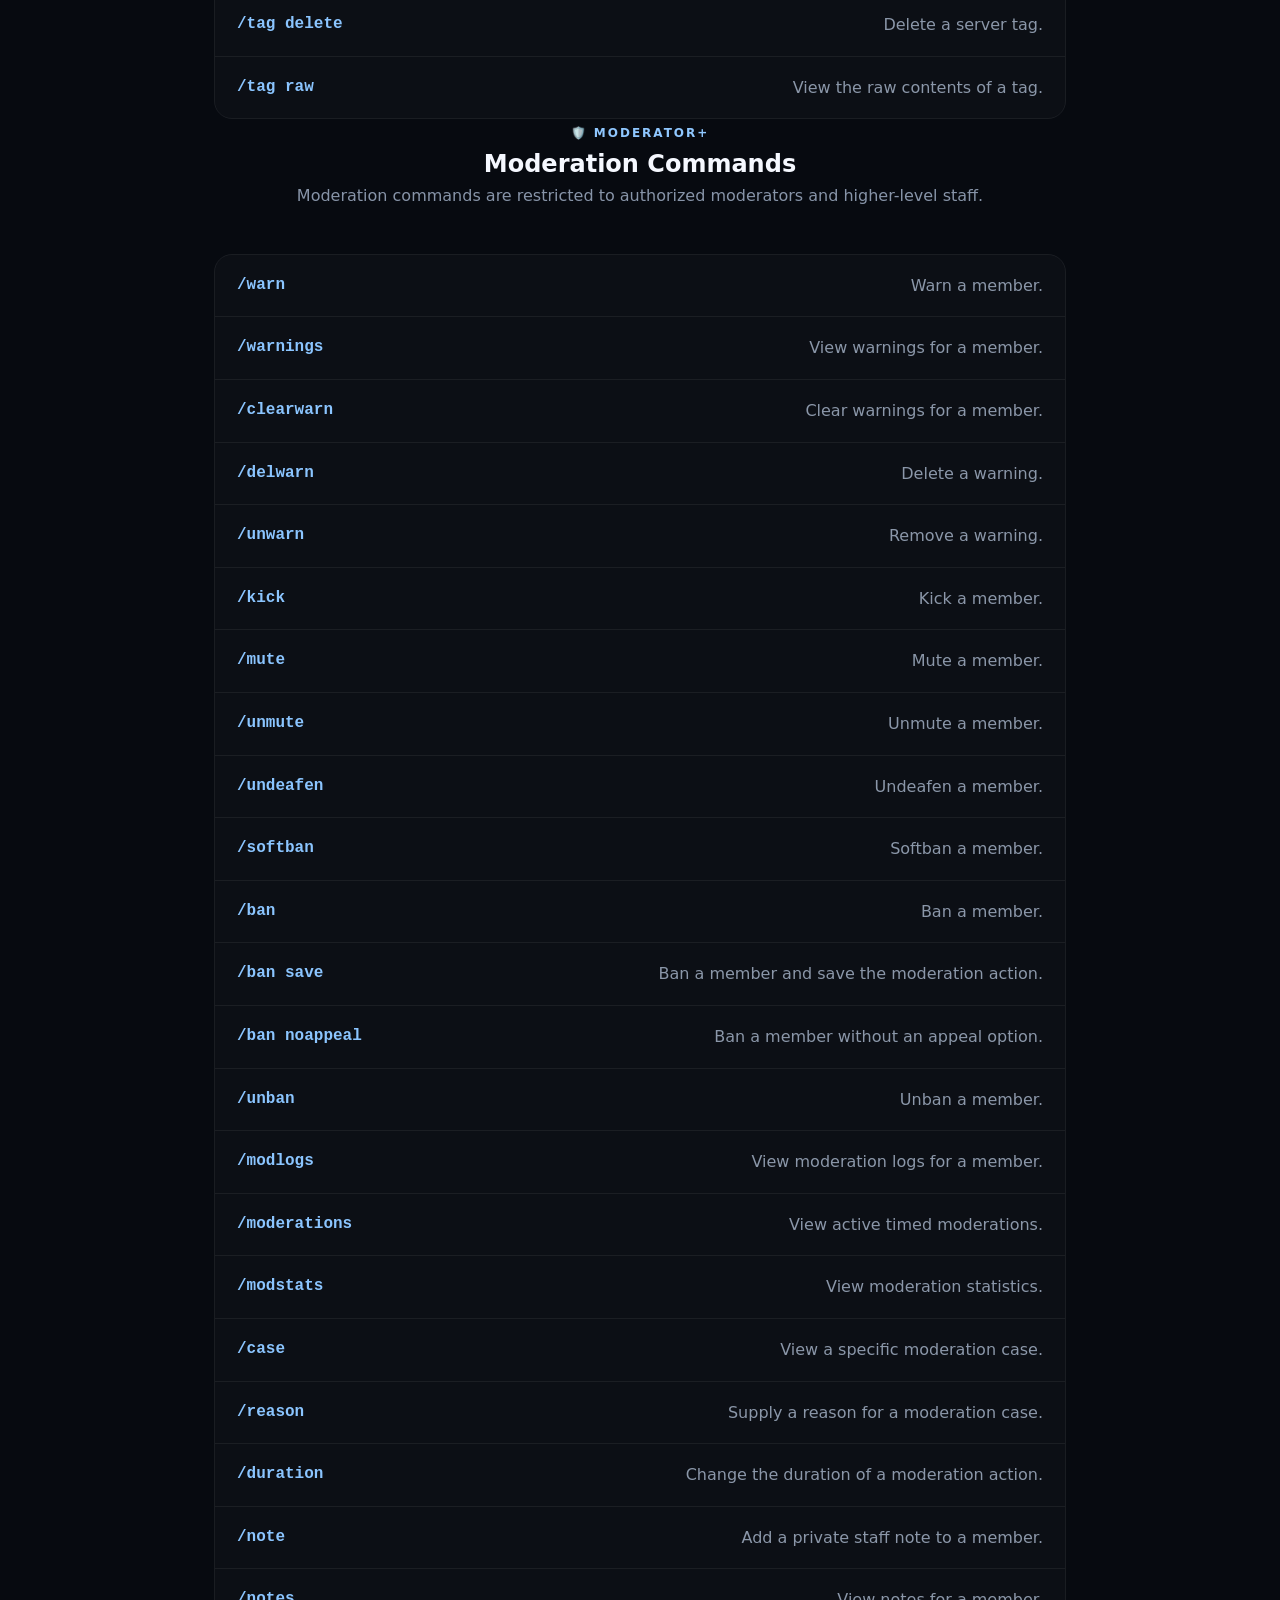
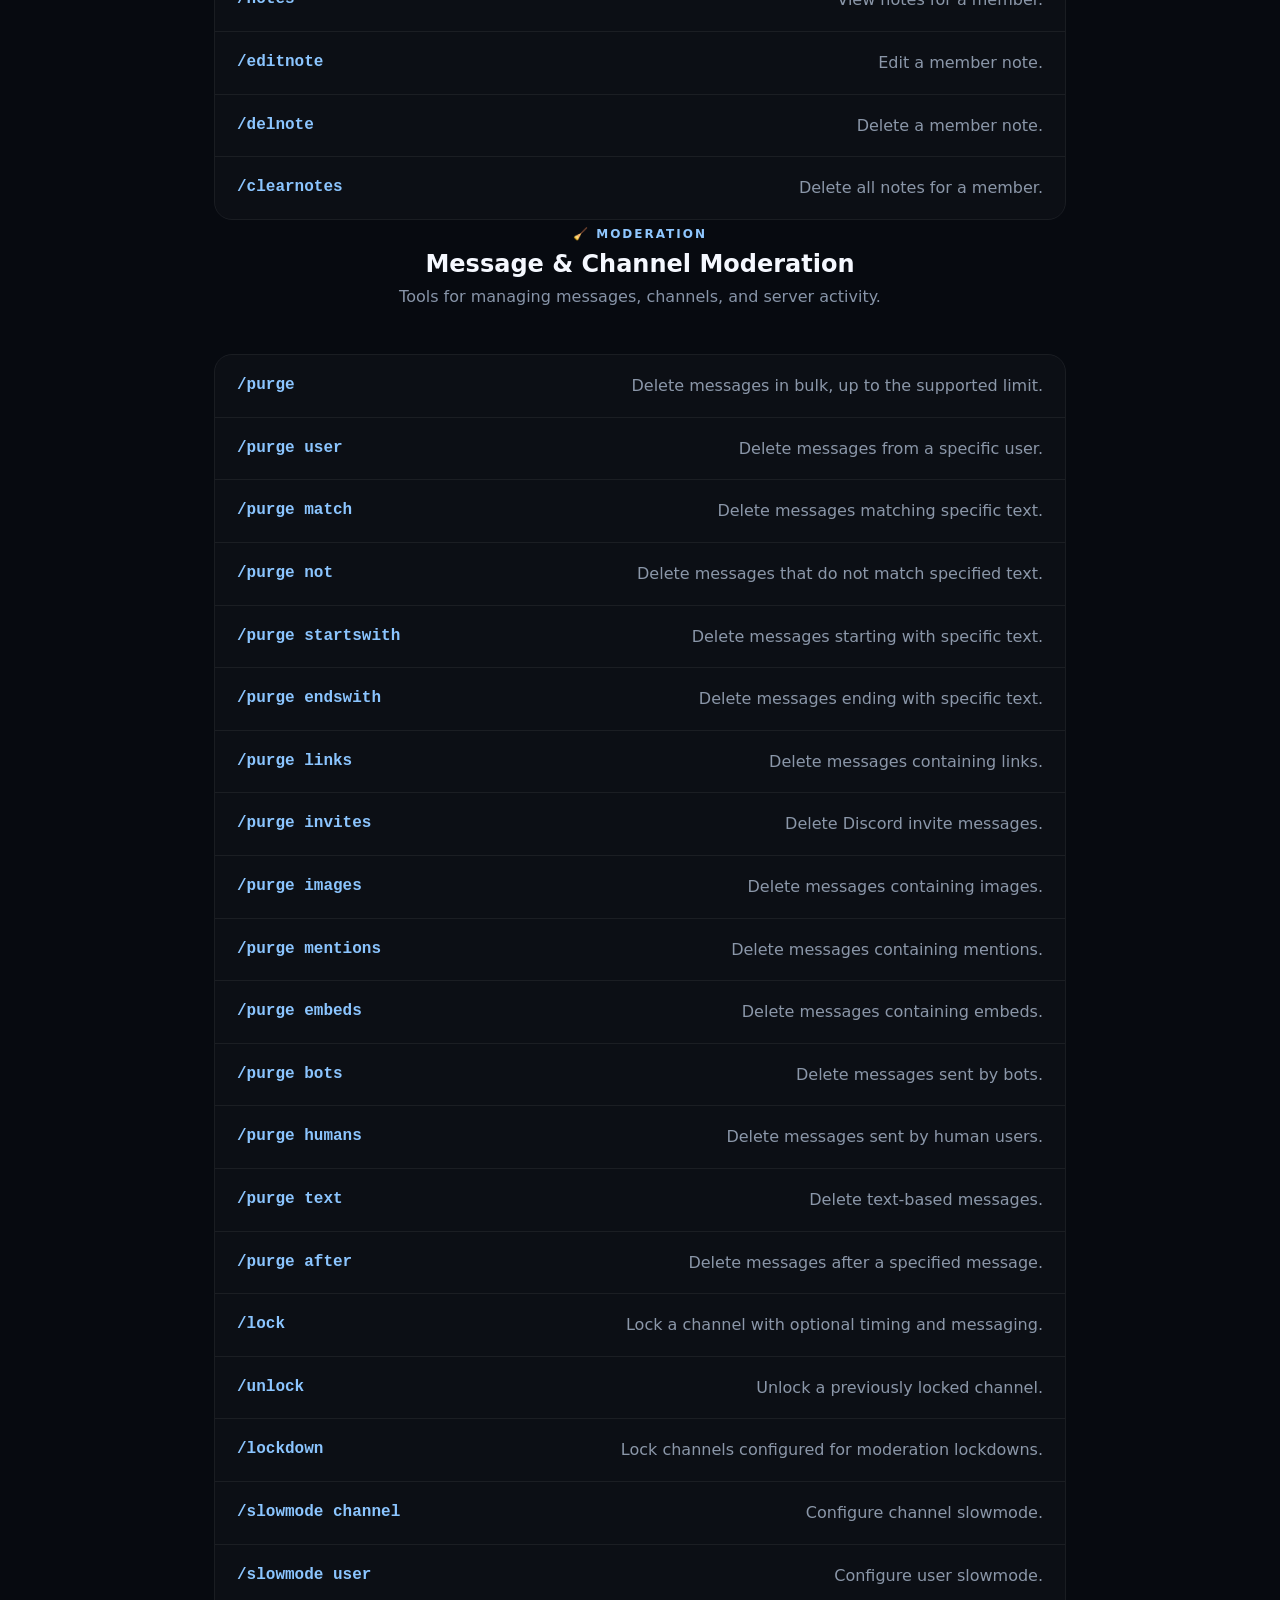
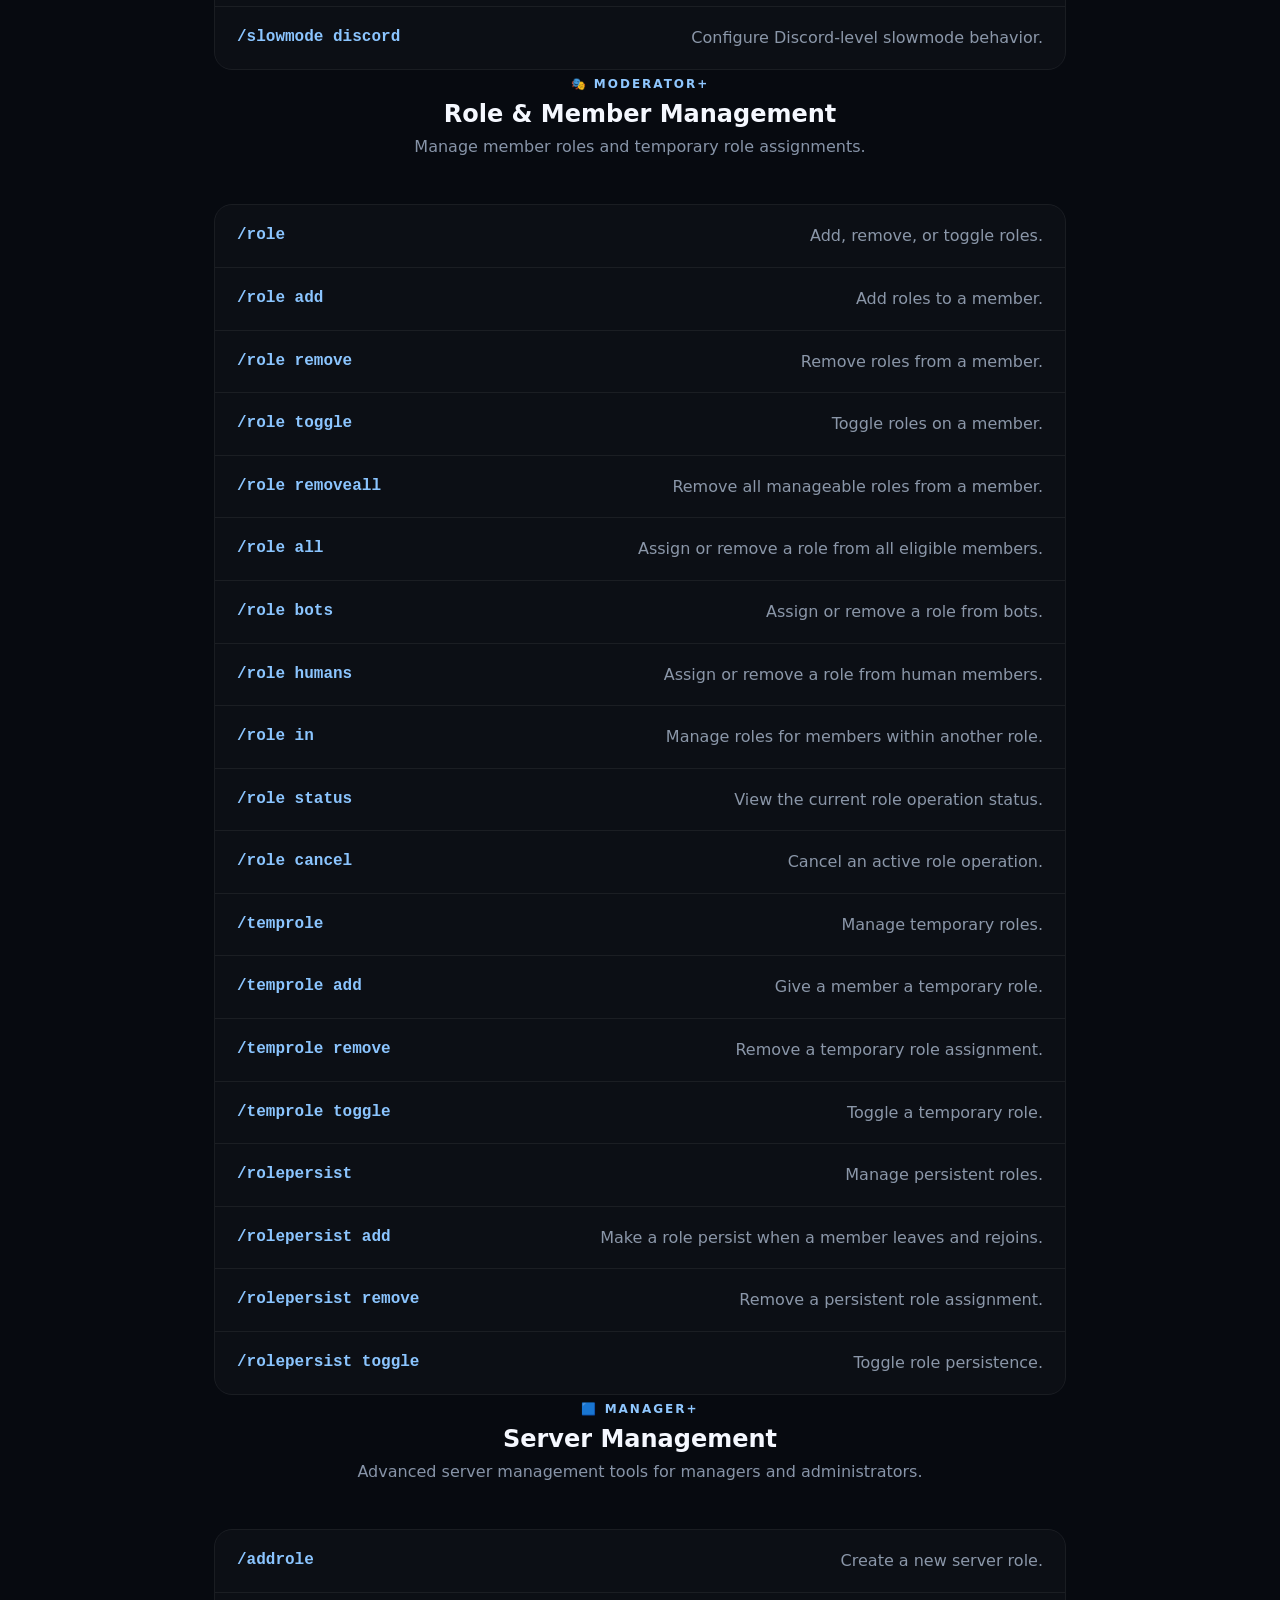
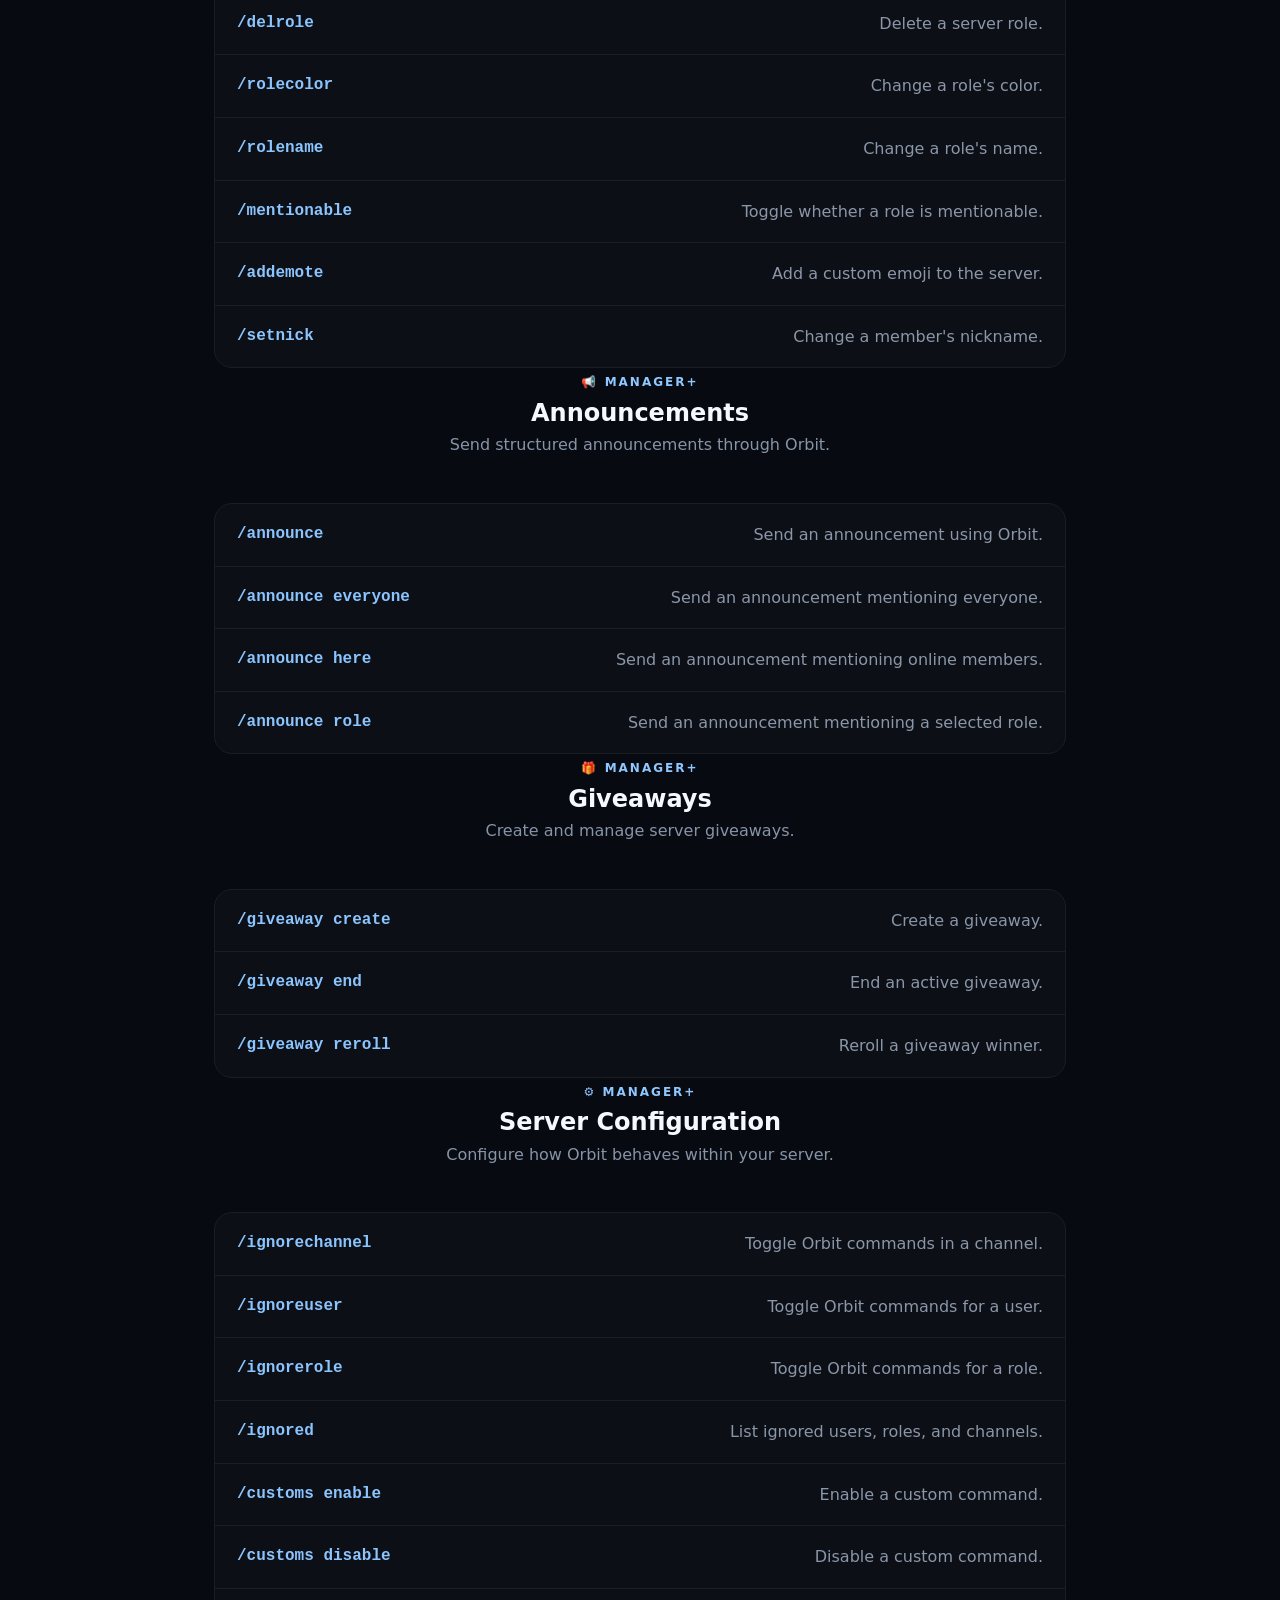
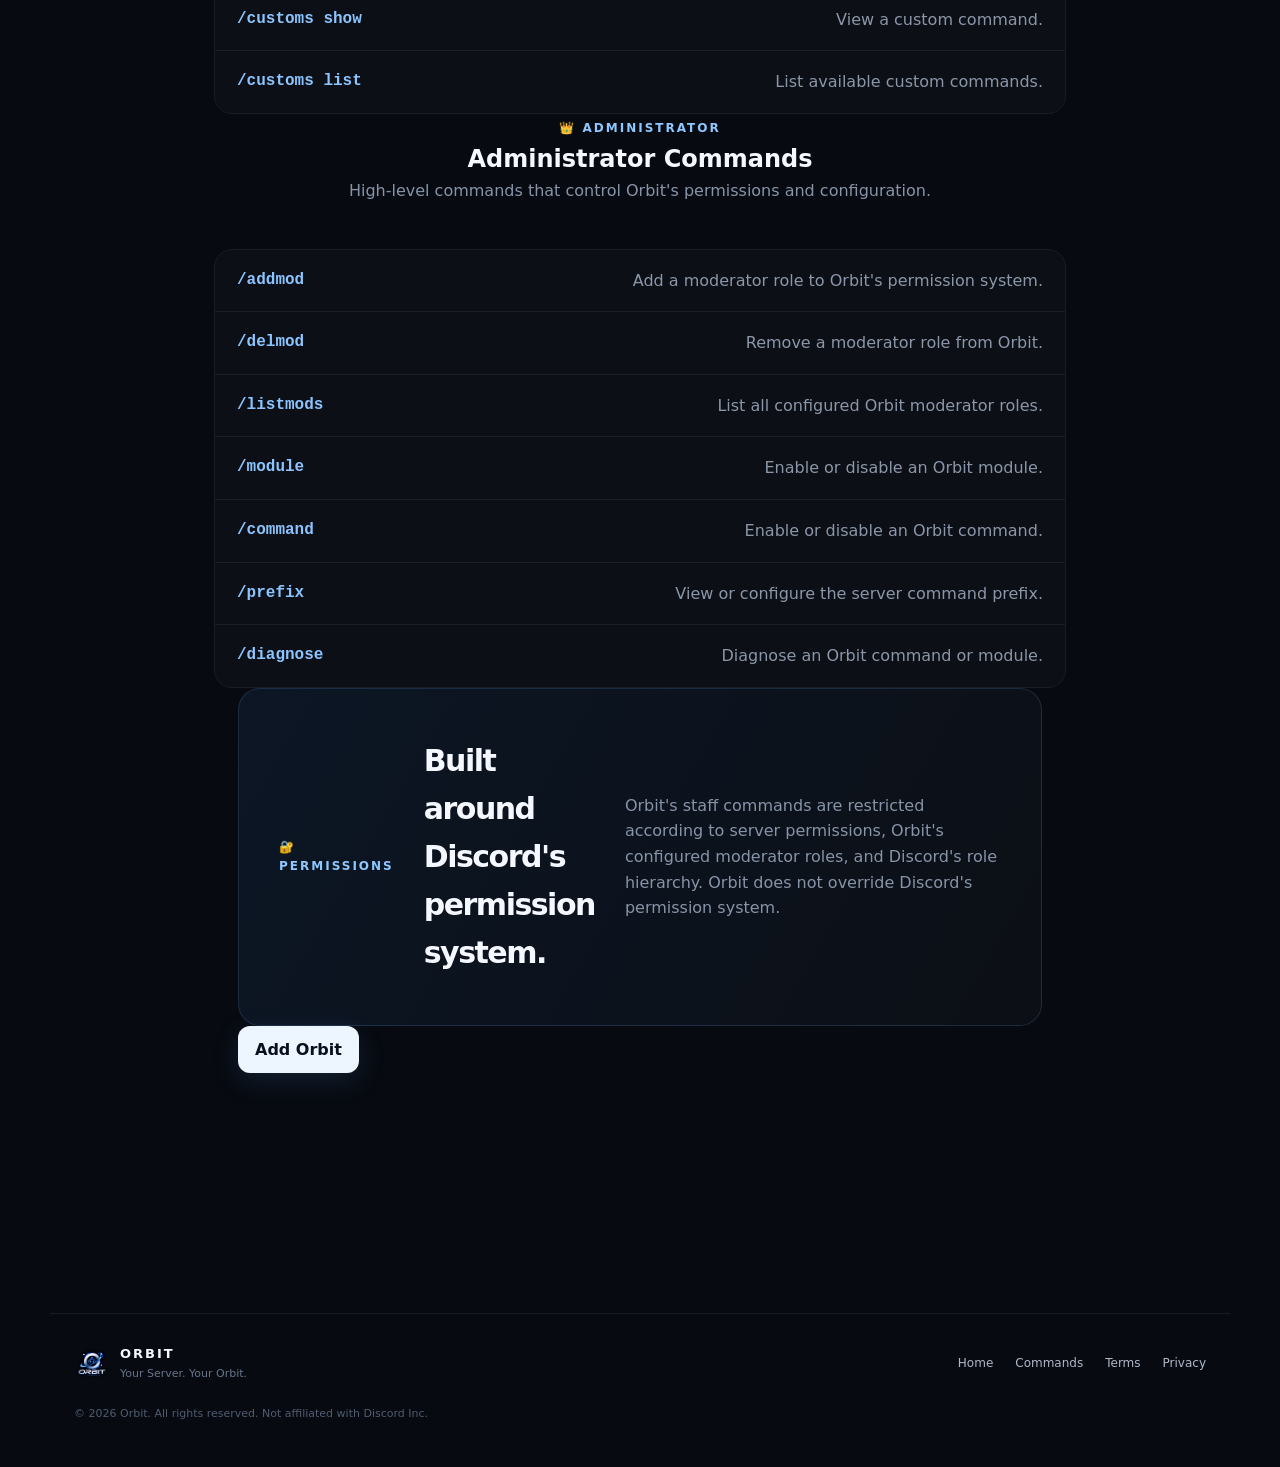
==== commit b8f89ad9: "Update print statement from 'Hello' to 'Goodbye'" ====
--- a/commands.html
+++ b/commands.html
@@ -3,7 +3,7 @@
 <head>
   <meta charset="UTF-8">
   <meta name="viewport" content="width=device-width, initial-scale=1.0">
-  <meta name="description" content="Complete Orbit Discord bot command reference and permission hierarchy.">
+  <meta name="description" content="Complete Orbit Discord bot command reference, including economy, games, utilities, moderation, management, and administration.">
   <title>Commands — Orbit</title>
   <link rel="icon" href="assets/orbit-logo.png">
   <link rel="stylesheet" href="styles.css">
@@ -12,6 +12,7 @@
 <body>
   <div class="background-glow"></div>
 
+  <!-- NAVIGATION -->
   <nav class="navbar">
     <a class="brand" href="index.html">
       <img src="assets/orbit-logo.png" alt="Orbit logo">
@@ -35,24 +36,31 @@
     </a>
   </nav>
 
+
   <main class="legal-page">
 
+    <!-- HEADER -->
     <div class="eyebrow">COMMAND CENTER</div>
 
     <h1>Orbit Commands</h1>
 
     <p class="lead">
-      Explore Orbit's commands by permission level. Commands are automatically
-      protected according to Discord permissions and Orbit's server-specific
-      moderator system.
+      Explore Orbit's commands by category and permission level.
+      All commands use Discord's slash command system.
     </p>
+
 
     <!-- PERMISSION HIERARCHY -->
     <section class="command-hierarchy">
 
       <div class="eyebrow">PERMISSION HIERARCHY</div>
 
-      <h2>Who can use Orbit?</h2>
+      <h2>How Orbit permissions work</h2>
+
+      <p>
+        Orbit uses Discord permissions, server roles, and Orbit's custom
+        moderator-role system to determine who can use staff commands.
+      </p>
 
       <div class="hierarchy">
 
@@ -60,7 +68,7 @@
           <div class="hierarchy-icon">👑</div>
           <div>
             <strong>Server Owner</strong>
-            <span>Full access to Orbit</span>
+            <span>Full access to Orbit and server configuration</span>
           </div>
         </div>
 
@@ -70,7 +78,7 @@
           <div class="hierarchy-icon">🔴</div>
           <div>
             <strong>Administrator</strong>
-            <span>Full administrative and moderation access</span>
+            <span>Administrative, configuration, and moderation access</span>
           </div>
         </div>
 
@@ -80,7 +88,7 @@
           <div class="hierarchy-icon">🟦</div>
           <div>
             <strong>Manager</strong>
-            <span>Server management and moderation</span>
+            <span>Server management and moderation access</span>
           </div>
         </div>
 
@@ -90,7 +98,7 @@
           <div class="hierarchy-icon">🛡️</div>
           <div>
             <strong>Moderator</strong>
-            <span>Moderation and member management</span>
+            <span>Moderation and member-management access</span>
           </div>
         </div>
 
@@ -100,29 +108,32 @@
           <div class="hierarchy-icon">👤</div>
           <div>
             <strong>Member</strong>
-            <span>General and public commands</span>
+            <span>General, economy, games, utility, and social commands</span>
           </div>
         </div>
 
       </div>
 
       <p class="hierarchy-note">
-        Orbit respects Discord's permission system and role hierarchy.
-        Server owners can also designate custom moderator roles using
-        <code>/addmod</code>.
+        Server owners can designate additional moderator roles using
+        <code>/addmod</code>. Orbit also respects Discord's permission and
+        role hierarchy.
       </p>
 
     </section>
 
 
+    <!-- ========================= -->
     <!-- MEMBER COMMANDS -->
+    <!-- ========================= -->
+
     <section class="command-section">
 
       <div class="section-heading">
         <div class="eyebrow">👤 MEMBER</div>
-        <h2>Member Commands</h2>
-        <p>
-          Commands available to regular members of the server.
+        <h2>General Commands</h2>
+        <p>
+          Basic commands available to members of the server.
         </p>
       </div>
 
@@ -134,32 +145,388 @@
         </div>
 
         <div class="command-row">
+          <code>/info</code>
+          <span>View information about Orbit.</span>
+        </div>
+
+        <div class="command-row">
+          <code>/uptime</code>
+          <span>View Orbit's current uptime.</span>
+        </div>
+
+        <div class="command-row">
+          <code>/space</code>
+          <span>Get information about the space station.</span>
+        </div>
+
+      </div>
+
+    </section>
+
+
+    <!-- ========================= -->
+    <!-- UTILITY COMMANDS -->
+    <!-- ========================= -->
+
+    <section class="command-section">
+
+      <div class="section-heading">
+        <div class="eyebrow">🔧 UTILITY</div>
+        <h2>Utility Commands</h2>
+        <p>
+          Useful information and tools for members and servers.
+        </p>
+      </div>
+
+      <div class="command-list">
+
+        <div class="command-row">
+          <code>/utility info</code>
+          <span>Get information about Orbit.</span>
+        </div>
+
+        <div class="command-row">
+          <code>/utility uptime</code>
+          <span>Check Orbit's uptime.</span>
+        </div>
+
+        <div class="command-row">
+          <code>/utility avatar</code>
+          <span>View a user's avatar.</span>
+        </div>
+
+        <div class="command-row">
+          <code>/utility membercount</code>
+          <span>View the server's member count.</span>
+        </div>
+
+        <div class="command-row">
+          <code>/utility serverinfo</code>
+          <span>View information about the current server.</span>
+        </div>
+
+        <div class="command-row">
+          <code>/utility whois</code>
+          <span>View information about a Discord user.</span>
+        </div>
+
+        <div class="command-row">
+          <code>/utility randomcolor</code>
+          <span>Generate a random color.</span>
+        </div>
+
+        <div class="command-row">
+          <code>/utility color</code>
+          <span>View or generate color information.</span>
+        </div>
+
+      </div>
+
+    </section>
+
+
+    <!-- ========================= -->
+    <!-- ECONOMY -->
+    <!-- ========================= -->
+
+    <section class="command-section">
+
+      <div class="section-heading">
+        <div class="eyebrow">💰 ECONOMY</div>
+        <h2>Economy Commands</h2>
+        <p>
+          Earn, spend, transfer, and manage your Orbit currency.
+        </p>
+      </div>
+
+      <div class="command-list">
+
+        <div class="command-row">
+          <code>/economy balance</code>
+          <span>View your current coin balance.</span>
+        </div>
+
+        <div class="command-row">
+          <code>/economy daily</code>
+          <span>Claim your daily coin reward.</span>
+        </div>
+
+        <div class="command-row">
+          <code>/economy work</code>
+          <span>Work to earn coins.</span>
+        </div>
+
+        <div class="command-row">
+          <code>/economy pay</code>
+          <span>Transfer coins to another user.</span>
+        </div>
+
+        <div class="command-row">
+          <code>/economy rob</code>
+          <span>Attempt to rob another user.</span>
+        </div>
+
+        <div class="command-row">
+          <code>/economy profile</code>
+          <span>View your economy profile.</span>
+        </div>
+
+        <div class="command-row">
+          <code>/economy leaderboard</code>
+          <span>View the server economy leaderboard.</span>
+        </div>
+
+        <div class="command-row">
+          <code>/economy buy_item_chicken</code>
+          <span>Purchase a chicken for the economy system.</span>
+        </div>
+
+        <div class="command-row">
+          <code>/economy chicken</code>
+          <span>View or interact with your purchased chicken.</span>
+        </div>
+
+      </div>
+
+    </section>
+
+
+    <!-- ========================= -->
+    <!-- GAMES -->
+    <!-- ========================= -->
+
+    <section class="command-section">
+
+      <div class="section-heading">
+        <div class="eyebrow">🎮 GAMES</div>
+        <h2>Games & Battles</h2>
+        <p>
+          Take a break with Orbit's games and battle features.
+        </p>
+      </div>
+
+      <div class="command-list">
+
+        <div class="command-row">
+          <code>/games rps</code>
+          <span>Play Rock Paper Scissors.</span>
+        </div>
+
+        <div class="command-row">
+          <code>/games flipcoin</code>
+          <span>Flip a virtual coin.</span>
+        </div>
+
+        <div class="command-row">
+          <code>/games roll</code>
+          <span>Roll a virtual die.</span>
+        </div>
+
+        <div class="command-row">
+          <code>/battle</code>
+          <span>Open your battle profile and start a battle.</span>
+        </div>
+
+        <div class="command-row">
+          <code>/deck</code>
+          <span>View a user's battle deck.</span>
+        </div>
+
+        <div class="command-row">
+          <code>/rps</code>
+          <span>Play Rock Paper Scissors against Orbit.</span>
+        </div>
+
+        <div class="command-row">
+          <code>/flip</code>
+          <span>Flip a coin.</span>
+        </div>
+
+      </div>
+
+    </section>
+
+
+    <!-- ========================= -->
+    <!-- FUN -->
+    <!-- ========================= -->
+
+    <section class="command-section">
+
+      <div class="section-heading">
+        <div class="eyebrow">😂 FUN</div>
+        <h2>Fun Commands</h2>
+        <p>
+          Entertainment and community commands.
+        </p>
+      </div>
+
+      <div class="command-list">
+
+        <div class="command-row">
+          <code>/dadjoke</code>
+          <span>Get a random Dad joke.</span>
+        </div>
+
+        <div class="command-row">
+          <code>/cat</code>
+          <span>Find a cute cat picture.</span>
+        </div>
+
+        <div class="command-row">
+          <code>/pug</code>
+          <span>Find a cute pug picture.</span>
+        </div>
+
+        <div class="command-row">
+          <code>/dog</code>
+          <span>Find a cute dog picture.</span>
+        </div>
+
+        <div class="command-row">
+          <code>/norris</code>
+          <span>Get a random Chuck Norris fact.</span>
+        </div>
+
+        <div class="command-row">
+          <code>/pokemon</code>
+          <span>Get information about a Pokémon.</span>
+        </div>
+
+        <div class="command-row">
+          <code>/itunes</code>
+          <span>Get information about a song.</span>
+        </div>
+
+        <div class="command-row">
+          <code>/github</code>
+          <span>Get information about a GitHub repository.</span>
+        </div>
+
+        <div class="command-row">
+          <code>/poll</code>
+          <span>Create a poll with up to 10 choices.</span>
+        </div>
+
+        <div class="command-row">
+          <code>/poll show</code>
+          <span>View the results of a poll.</span>
+        </div>
+
+      </div>
+
+    </section>
+
+
+    <!-- ========================= -->
+    <!-- XP / SOCIAL -->
+    <!-- ========================= -->
+
+    <section class="command-section">
+
+      <div class="section-heading">
+        <div class="eyebrow">⭐ XP & SOCIAL</div>
+        <h2>Leveling Commands</h2>
+        <p>
+          Track your activity, XP, and server rankings.
+        </p>
+      </div>
+
+      <div class="command-list">
+
+        <div class="command-row">
+          <code>/profile</code>
+          <span>View your XP profile.</span>
+        </div>
+
+        <div class="command-row">
+          <code>/profile [user]</code>
+          <span>View another user's XP profile.</span>
+        </div>
+
+        <div class="command-row">
+          <code>/leaderboard</code>
+          <span>View the server's XP leaderboard.</span>
+        </div>
+
+      </div>
+
+    </section>
+
+
+    <!-- ========================= -->
+    <!-- TAGS -->
+    <!-- ========================= -->
+
+    <section class="command-section">
+
+      <div class="section-heading">
+        <div class="eyebrow">🏷️ TAGS</div>
+        <h2>Tag Commands</h2>
+        <p>
+          Browse and use server-created tags.
+        </p>
+      </div>
+
+      <div class="command-list">
+
+        <div class="command-row">
           <code>/tags</code>
-          <span>View available server tags.</span>
-        </div>
-
-        <div class="command-row">
-          <code>/tag</code>
-          <span>View or use a server tag.</span>
-        </div>
-
-        <div class="command-row">
-          <code>/star</code>
-          <span>View starboard information for a message.</span>
-        </div>
-
-      </div>
-    </section>
-
-
-    <!-- MODERATOR COMMANDS -->
+          <span>View available tags.</span>
+        </div>
+
+        <div class="command-row">
+          <code>/tags [category]</code>
+          <span>View tags within a category.</span>
+        </div>
+
+        <div class="command-row">
+          <code>/tag [name]</code>
+          <span>Use a server tag.</span>
+        </div>
+
+        <div class="command-row">
+          <code>/tag category</code>
+          <span>Manage or view tag categories.</span>
+        </div>
+
+        <div class="command-row">
+          <code>/tag create</code>
+          <span>Create a server tag.</span>
+        </div>
+
+        <div class="command-row">
+          <code>/tag edit</code>
+          <span>Edit an existing tag.</span>
+        </div>
+
+        <div class="command-row">
+          <code>/tag delete</code>
+          <span>Delete a server tag.</span>
+        </div>
+
+        <div class="command-row">
+          <code>/tag raw</code>
+          <span>View the raw contents of a tag.</span>
+        </div>
+
+      </div>
+
+    </section>
+
+
+    <!-- ========================= -->
+    <!-- MODERATION -->
+    <!-- ========================= -->
+
     <section class="command-section">
 
       <div class="section-heading">
         <div class="eyebrow">🛡️ MODERATOR+</div>
         <h2>Moderation Commands</h2>
         <p>
-          Commands for moderators and authorized staff members.
+          Moderation commands are restricted to authorized moderators and
+          higher-level staff.
         </p>
       </div>
 
@@ -191,6 +558,11 @@
         </div>
 
         <div class="command-row">
+          <code>/kick</code>
+          <span>Kick a member.</span>
+        </div>
+
+        <div class="command-row">
           <code>/mute</code>
           <span>Mute a member.</span>
         </div>
@@ -206,11 +578,6 @@
         </div>
 
         <div class="command-row">
-          <code>/kick</code>
-          <span>Kick a member.</span>
-        </div>
-
-        <div class="command-row">
           <code>/softban</code>
           <span>Softban a member.</span>
         </div>
@@ -227,7 +594,7 @@
 
         <div class="command-row">
           <code>/ban noappeal</code>
-          <span>Ban a member without creating an appeal option.</span>
+          <span>Ban a member without an appeal option.</span>
         </div>
 
         <div class="command-row">
@@ -236,16 +603,6 @@
         </div>
 
         <div class="command-row">
-          <code>/purge</code>
-          <span>Bulk delete messages with advanced filtering options.</span>
-        </div>
-
-        <div class="command-row">
-          <code>/members</code>
-          <span>List members belonging to selected roles.</span>
-        </div>
-
-        <div class="command-row">
           <code>/modlogs</code>
           <span>View moderation logs for a member.</span>
         </div>
@@ -267,7 +624,7 @@
 
         <div class="command-row">
           <code>/reason</code>
-          <span>Add or update a moderation case reason.</span>
+          <span>Supply a reason for a moderation case.</span>
         </div>
 
         <div class="command-row">
@@ -282,17 +639,17 @@
 
         <div class="command-row">
           <code>/notes</code>
-          <span>View staff notes for a member.</span>
+          <span>View notes for a member.</span>
         </div>
 
         <div class="command-row">
           <code>/editnote</code>
-          <span>Edit a staff note.</span>
+          <span>Edit a member note.</span>
         </div>
 
         <div class="command-row">
           <code>/delnote</code>
-          <span>Delete a staff note.</span>
+          <span>Delete a member note.</span>
         </div>
 
         <div class="command-row">
@@ -300,53 +657,264 @@
           <span>Delete all notes for a member.</span>
         </div>
 
+      </div>
+
+    </section>
+
+
+    <!-- ========================= -->
+    <!-- MESSAGE / CHANNEL MODERATION -->
+    <!-- ========================= -->
+
+    <section class="command-section">
+
+      <div class="section-heading">
+        <div class="eyebrow">🧹 MODERATION</div>
+        <h2>Message & Channel Moderation</h2>
+        <p>
+          Tools for managing messages, channels, and server activity.
+        </p>
+      </div>
+
+      <div class="command-list">
+
+        <div class="command-row">
+          <code>/purge</code>
+          <span>Delete messages in bulk, up to the supported limit.</span>
+        </div>
+
+        <div class="command-row">
+          <code>/purge user</code>
+          <span>Delete messages from a specific user.</span>
+        </div>
+
+        <div class="command-row">
+          <code>/purge match</code>
+          <span>Delete messages matching specific text.</span>
+        </div>
+
+        <div class="command-row">
+          <code>/purge not</code>
+          <span>Delete messages that do not match specified text.</span>
+        </div>
+
+        <div class="command-row">
+          <code>/purge startswith</code>
+          <span>Delete messages starting with specific text.</span>
+        </div>
+
+        <div class="command-row">
+          <code>/purge endswith</code>
+          <span>Delete messages ending with specific text.</span>
+        </div>
+
+        <div class="command-row">
+          <code>/purge links</code>
+          <span>Delete messages containing links.</span>
+        </div>
+
+        <div class="command-row">
+          <code>/purge invites</code>
+          <span>Delete Discord invite messages.</span>
+        </div>
+
+        <div class="command-row">
+          <code>/purge images</code>
+          <span>Delete messages containing images.</span>
+        </div>
+
+        <div class="command-row">
+          <code>/purge mentions</code>
+          <span>Delete messages containing mentions.</span>
+        </div>
+
+        <div class="command-row">
+          <code>/purge embeds</code>
+          <span>Delete messages containing embeds.</span>
+        </div>
+
+        <div class="command-row">
+          <code>/purge bots</code>
+          <span>Delete messages sent by bots.</span>
+        </div>
+
+        <div class="command-row">
+          <code>/purge humans</code>
+          <span>Delete messages sent by human users.</span>
+        </div>
+
+        <div class="command-row">
+          <code>/purge text</code>
+          <span>Delete text-based messages.</span>
+        </div>
+
+        <div class="command-row">
+          <code>/purge after</code>
+          <span>Delete messages after a specified message.</span>
+        </div>
+
         <div class="command-row">
           <code>/lock</code>
-          <span>Lock a channel.</span>
+          <span>Lock a channel with optional timing and messaging.</span>
         </div>
 
         <div class="command-row">
           <code>/unlock</code>
-          <span>Unlock a channel.</span>
+          <span>Unlock a previously locked channel.</span>
         </div>
 
         <div class="command-row">
           <code>/lockdown</code>
-          <span>Lock channels defined by moderation settings.</span>
-        </div>
-
-        <div class="command-row">
-          <code>/slowmode</code>
-          <span>Configure channel or user slowmode.</span>
-        </div>
+          <span>Lock channels configured for moderation lockdowns.</span>
+        </div>
+
+        <div class="command-row">
+          <code>/slowmode channel</code>
+          <span>Configure channel slowmode.</span>
+        </div>
+
+        <div class="command-row">
+          <code>/slowmode user</code>
+          <span>Configure user slowmode.</span>
+        </div>
+
+        <div class="command-row">
+          <code>/slowmode discord</code>
+          <span>Configure Discord-level slowmode behavior.</span>
+        </div>
+
+      </div>
+
+    </section>
+
+
+    <!-- ========================= -->
+    <!-- ROLE MANAGEMENT -->
+    <!-- ========================= -->
+
+    <section class="command-section">
+
+      <div class="section-heading">
+        <div class="eyebrow">🎭 MODERATOR+</div>
+        <h2>Role & Member Management</h2>
+        <p>
+          Manage member roles and temporary role assignments.
+        </p>
+      </div>
+
+      <div class="command-list">
 
         <div class="command-row">
           <code>/role</code>
-          <span>Add, remove, or toggle roles for members.</span>
+          <span>Add, remove, or toggle roles.</span>
+        </div>
+
+        <div class="command-row">
+          <code>/role add</code>
+          <span>Add roles to a member.</span>
+        </div>
+
+        <div class="command-row">
+          <code>/role remove</code>
+          <span>Remove roles from a member.</span>
+        </div>
+
+        <div class="command-row">
+          <code>/role toggle</code>
+          <span>Toggle roles on a member.</span>
+        </div>
+
+        <div class="command-row">
+          <code>/role removeall</code>
+          <span>Remove all manageable roles from a member.</span>
+        </div>
+
+        <div class="command-row">
+          <code>/role all</code>
+          <span>Assign or remove a role from all eligible members.</span>
+        </div>
+
+        <div class="command-row">
+          <code>/role bots</code>
+          <span>Assign or remove a role from bots.</span>
+        </div>
+
+        <div class="command-row">
+          <code>/role humans</code>
+          <span>Assign or remove a role from human members.</span>
+        </div>
+
+        <div class="command-row">
+          <code>/role in</code>
+          <span>Manage roles for members within another role.</span>
+        </div>
+
+        <div class="command-row">
+          <code>/role status</code>
+          <span>View the current role operation status.</span>
+        </div>
+
+        <div class="command-row">
+          <code>/role cancel</code>
+          <span>Cancel an active role operation.</span>
         </div>
 
         <div class="command-row">
           <code>/temprole</code>
-          <span>Assign a role for a limited amount of time.</span>
+          <span>Manage temporary roles.</span>
+        </div>
+
+        <div class="command-row">
+          <code>/temprole add</code>
+          <span>Give a member a temporary role.</span>
+        </div>
+
+        <div class="command-row">
+          <code>/temprole remove</code>
+          <span>Remove a temporary role assignment.</span>
+        </div>
+
+        <div class="command-row">
+          <code>/temprole toggle</code>
+          <span>Toggle a temporary role.</span>
         </div>
 
         <div class="command-row">
           <code>/rolepersist</code>
+          <span>Manage persistent roles.</span>
+        </div>
+
+        <div class="command-row">
+          <code>/rolepersist add</code>
           <span>Make a role persist when a member leaves and rejoins.</span>
         </div>
 
-      </div>
-    </section>
-
-
-    <!-- MANAGER COMMANDS -->
+        <div class="command-row">
+          <code>/rolepersist remove</code>
+          <span>Remove a persistent role assignment.</span>
+        </div>
+
+        <div class="command-row">
+          <code>/rolepersist toggle</code>
+          <span>Toggle role persistence.</span>
+        </div>
+
+      </div>
+
+    </section>
+
+
+    <!-- ========================= -->
+    <!-- MANAGER -->
+    <!-- ========================= -->
+
     <section class="command-section">
 
       <div class="section-heading">
         <div class="eyebrow">🟦 MANAGER+</div>
-        <h2>Management Commands</h2>
-        <p>
-          Server management tools for authorized managers and administrators.
+        <h2>Server Management</h2>
+        <p>
+          Advanced server management tools for managers and administrators.
         </p>
       </div>
 
@@ -364,17 +932,17 @@
 
         <div class="command-row">
           <code>/rolecolor</code>
-          <span>Change the color of a role.</span>
+          <span>Change a role's color.</span>
         </div>
 
         <div class="command-row">
           <code>/rolename</code>
-          <span>Change the name of a role.</span>
+          <span>Change a role's name.</span>
         </div>
 
         <div class="command-row">
           <code>/mentionable</code>
-          <span>Toggle whether a role can be mentioned.</span>
+          <span>Toggle whether a role is mentionable.</span>
         </div>
 
         <div class="command-row">
@@ -387,9 +955,30 @@
           <span>Change a member's nickname.</span>
         </div>
 
+      </div>
+
+    </section>
+
+
+    <!-- ========================= -->
+    <!-- ANNOUNCEMENTS -->
+    <!-- ========================= -->
+
+    <section class="command-section">
+
+      <div class="section-heading">
+        <div class="eyebrow">📢 MANAGER+</div>
+        <h2>Announcements</h2>
+        <p>
+          Send structured announcements through Orbit.
+        </p>
+      </div>
+
+      <div class="command-list">
+
         <div class="command-row">
           <code>/announce</code>
-          <span>Send an announcement through Orbit.</span>
+          <span>Send an announcement using Orbit.</span>
         </div>
 
         <div class="command-row">
@@ -399,17 +988,38 @@
 
         <div class="command-row">
           <code>/announce here</code>
-          <span>Send an announcement mentioning active members.</span>
+          <span>Send an announcement mentioning online members.</span>
         </div>
 
         <div class="command-row">
           <code>/announce role</code>
-          <span>Send an announcement mentioning a specific role.</span>
-        </div>
+          <span>Send an announcement mentioning a selected role.</span>
+        </div>
+
+      </div>
+
+    </section>
+
+
+    <!-- ========================= -->
+    <!-- GIVEAWAYS -->
+    <!-- ========================= -->
+
+    <section class="command-section">
+
+      <div class="section-heading">
+        <div class="eyebrow">🎁 MANAGER+</div>
+        <h2>Giveaways</h2>
+        <p>
+          Create and manage server giveaways.
+        </p>
+      </div>
+
+      <div class="command-list">
 
         <div class="command-row">
           <code>/giveaway create</code>
-          <span>Create a server giveaway.</span>
+          <span>Create a giveaway.</span>
         </div>
 
         <div class="command-row">
@@ -422,24 +1032,45 @@
           <span>Reroll a giveaway winner.</span>
         </div>
 
+      </div>
+
+    </section>
+
+
+    <!-- ========================= -->
+    <!-- IGNORE / CUSTOM COMMANDS -->
+    <!-- ========================= -->
+
+    <section class="command-section">
+
+      <div class="section-heading">
+        <div class="eyebrow">⚙️ MANAGER+</div>
+        <h2>Server Configuration</h2>
+        <p>
+          Configure how Orbit behaves within your server.
+        </p>
+      </div>
+
+      <div class="command-list">
+
         <div class="command-row">
           <code>/ignorechannel</code>
-          <span>Toggle command usage in a channel.</span>
+          <span>Toggle Orbit commands in a channel.</span>
         </div>
 
         <div class="command-row">
           <code>/ignoreuser</code>
-          <span>Toggle command usage for a user.</span>
+          <span>Toggle Orbit commands for a user.</span>
         </div>
 
         <div class="command-row">
           <code>/ignorerole</code>
-          <span>Toggle command usage for a role.</span>
+          <span>Toggle Orbit commands for a role.</span>
         </div>
 
         <div class="command-row">
           <code>/ignored</code>
-          <span>View ignored users, roles, and channels.</span>
+          <span>List ignored users, roles, and channels.</span>
         </div>
 
         <div class="command-row">
@@ -463,17 +1094,22 @@
         </div>
 
       </div>
-    </section>
-
-
-    <!-- ADMIN COMMANDS -->
+
+    </section>
+
+
+    <!-- ========================= -->
+    <!-- ADMIN -->
+    <!-- ========================= -->
+
     <section class="command-section">
 
       <div class="section-heading">
         <div class="eyebrow">👑 ADMINISTRATOR</div>
         <h2>Administrator Commands</h2>
         <p>
-          High-level commands that control Orbit's configuration and permissions.
+          High-level commands that control Orbit's permissions and
+          configuration.
         </p>
       </div>
 
@@ -481,12 +1117,12 @@
 
         <div class="command-row">
           <code>/addmod</code>
-          <span>Add a server role to Orbit's moderator system.</span>
+          <span>Add a moderator role to Orbit's permission system.</span>
         </div>
 
         <div class="command-row">
           <code>/delmod</code>
-          <span>Remove a role from Orbit's moderator system.</span>
+          <span>Remove a moderator role from Orbit.</span>
         </div>
 
         <div class="command-row">
@@ -506,30 +1142,35 @@
 
         <div class="command-row">
           <code>/prefix</code>
-          <span>View or configure the server's command prefix.</span>
+          <span>View or configure the server command prefix.</span>
         </div>
 
         <div class="command-row">
           <code>/diagnose</code>
-          <span>Diagnose a command or module for potential problems.</span>
-        </div>
-
-      </div>
-    </section>
-
-
-    <!-- SECURITY NOTICE -->
+          <span>Diagnose an Orbit command or module.</span>
+        </div>
+
+      </div>
+
+    </section>
+
+
+    <!-- ========================= -->
+    <!-- PERMISSION NOTICE -->
+    <!-- ========================= -->
+
     <section class="callout">
 
       <div>
-        <div class="eyebrow">SECURITY & PERMISSIONS</div>
-
-        <h2>Built around Discord's permissions.</h2>
-
-        <p>
-          Orbit does not grant users permissions they do not already have.
-          Moderation actions are subject to Discord permissions, Orbit's
-          configured moderator roles, and Discord's role hierarchy.
+        <div class="eyebrow">🔐 PERMISSIONS</div>
+
+        <h2>Built around Discord's permission system.</h2>
+
+        <p>
+          Orbit's staff commands are restricted according to server
+          permissions, Orbit's configured moderator roles, and Discord's
+          role hierarchy. Orbit does not override Discord's permission
+          system.
         </p>
       </div>
 
@@ -547,6 +1188,7 @@
   </main>
 
 
+  <!-- FOOTER -->
   <footer>
 
     <div class="footer-brand">
@@ -565,7 +1207,7 @@
       <a href="privacy.html">Privacy</a>
     </div>
 
-    <p>© 2026 Orbit. Not affiliated with Discord Inc.</p>
+    <p>© 2026 Orbit. All rights reserved. Not affiliated with Discord Inc.</p>
 
   </footer>
 
